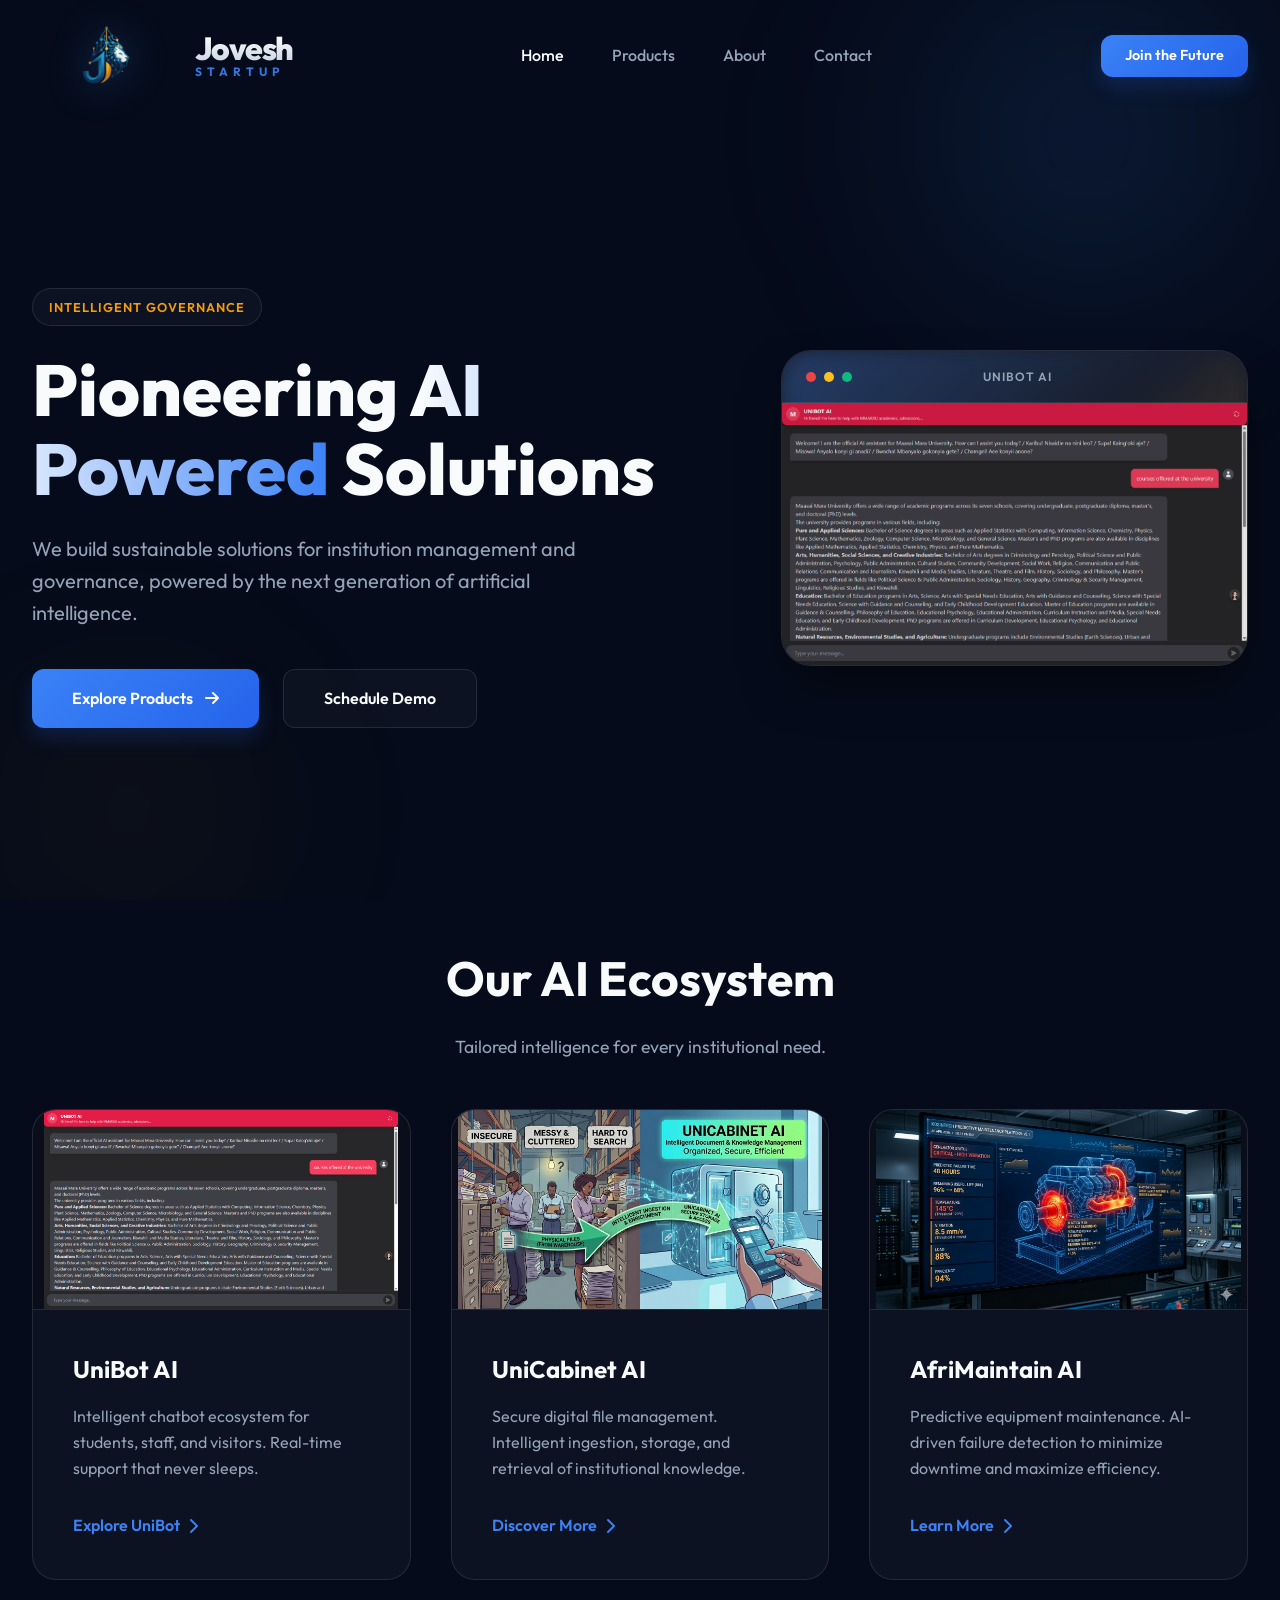
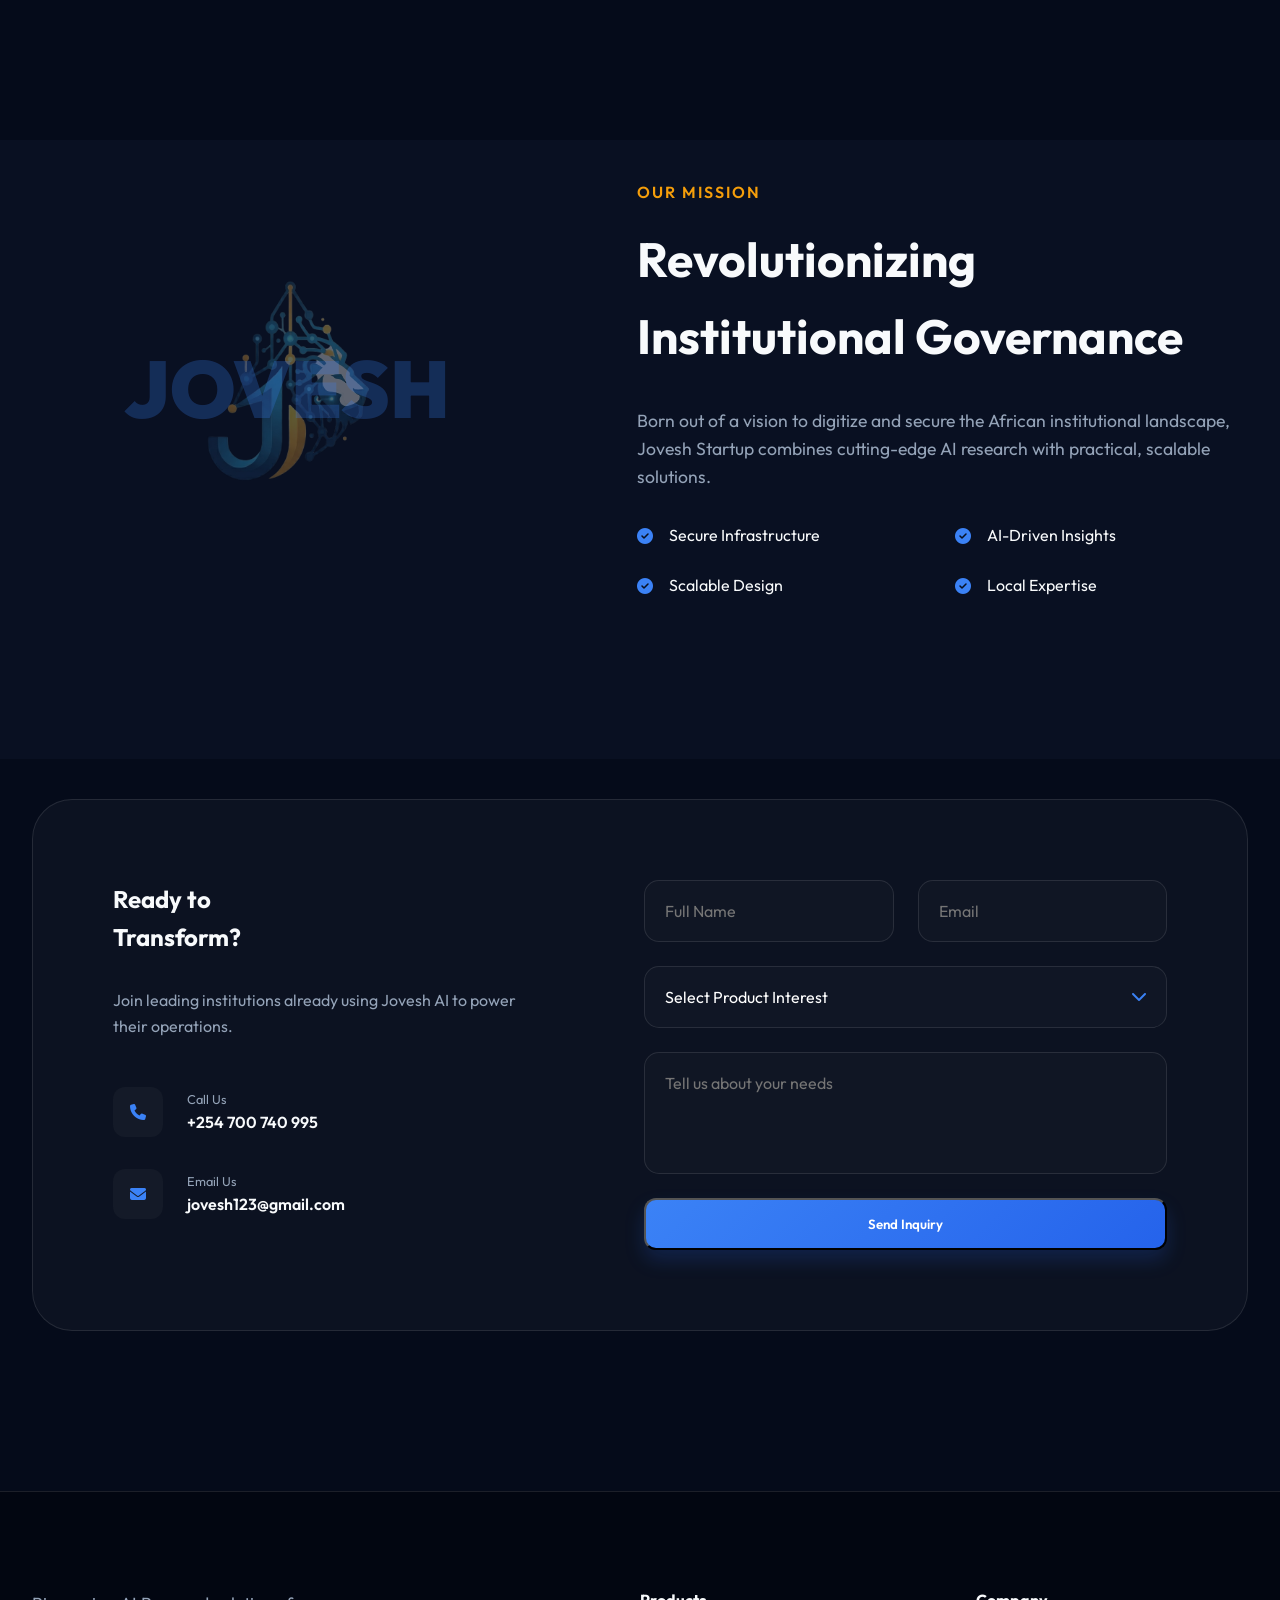
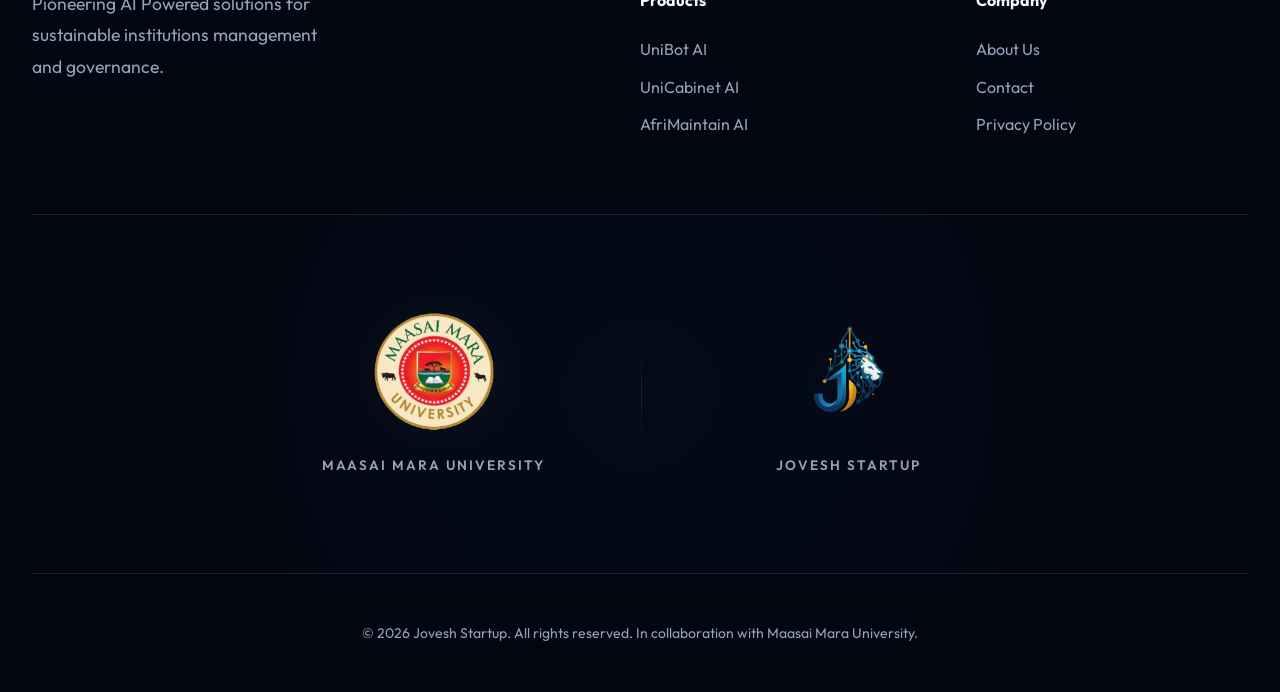
==== index.html @ 01707a4b "feat: Dedicated pages for products catalog." ====
<!DOCTYPE html>
<html lang="en">

<head>
    <meta charset="UTF-8">
    <meta name="viewport" content="width=device-width, initial-scale=1.0">
    <title>Jovesh Startup | Pioneering AI Solutions</title>
    <meta name="description"
        content="Pioneering AI Powered solutions for sustainable institutions management and governance. Products include UniBot, UniCabinet AI, and AfriMaintain AI.">

    <!-- Icons -->
    <link rel="stylesheet" href="https://cdnjs.cloudflare.com/ajax/libs/font-awesome/6.4.0/css/all.min.css">

    <!-- Styles -->
    <link rel="stylesheet" href="styles.css">
</head>

<body>
    <div class="bg-glow">
        <div class="glow-1"></div>
        <div class="glow-2"></div>
    </div>

    <header id="header">
        <div class="container">
            <nav>
                <div class="logo-group">
                    <a href="#" class="logo-link">
                        <img src="assets/jovesh logo.png" alt="Jovesh Logo" class="logo-img" loading="lazy">
                        <div class="brand-text">
                            <span class="brand-name">Jovesh</span>
                            <span class="brand-tagline">Startup</span>
                        </div>
                    </a>
                </div>
                <ul class="nav-links">
                    <li><a href="#home" class="active">Home</a></li>
                    <li><a href="#products">Products</a></li>
                    <li><a href="#about">About</a></li>
                    <li><a href="#contact">Contact</a></li>
                </ul>
                <div class="mobile-menu-toggle">
                    <i class="fa-solid fa-bars"></i>
                </div>
                <div class="header-cta">
                    <a href="#contact" class="btn btn-primary" style="padding: 0.6rem 1.5rem; font-size: 0.9rem;">Join
                        the Future</a>
                </div>
            </nav>
        </div>
    </header>

    <main>
        <!-- Hero Section -->
        <section id="home" class="hero">
            <div class="container">
                <div class="hero-grid">
                    <div class="hero-content">
                        <span class="hero-tag">Intelligent Governance</span>
                        <h1>Pioneering <span>AI Powered</span> Solutions</h1>
                        <p>We build sustainable solutions for institution management and governance, powered by the next
                            generation of artificial intelligence.</p>
                        <div class="cta-group">
                            <a href="#products" class="btn btn-primary">
                                Explore Products
                                <i class="fa-solid fa-arrow-right"></i>
                            </a>
                            <a href="#contact" class="btn btn-outline">Schedule Demo</a>
                        </div>
                    </div>
                    <div class="hero-visual">
                        <div class="hero-card" style="padding: 0; overflow: hidden;">
                            <div
                                style="display: flex; justify-content: space-between; align-items: center; padding: 1rem 1.5rem; background: rgba(255,255,255,0.05); border-bottom: 1px solid var(--glass-border);">
                                <div style="display: flex; gap: 0.5rem;">
                                    <div style="width: 10px; height: 10px; background: #ef4444; border-radius: 50%;">
                                    </div>
                                    <div style="width: 10px; height: 10px; background: #fbbf24; border-radius: 50%;">
                                    </div>
                                    <div style="width: 10px; height: 10px; background: #10b981; border-radius: 50%;">
                                    </div>
                                </div>
                                <div
                                    style="font-size: 0.75rem; color: var(--text-muted); font-weight: 600; letter-spacing: 1px;">
                                    UNIBOT AI</div>
                                <div style="width: 40px;"></div> <!-- Spacer -->
                            </div>
                            <img src="assets/unibot.png" alt="UniBot AI Interface"
                                style="width: 100%; display: block; filter: brightness(0.9);">
                        </div>
                    </div>
                </div>
            </div>
        </section>

        <!-- Products Section -->
        <section id="products" class="section">
            <div class="container">
                <div class="section-title">
                    <h2>Our AI Ecosystem</h2>
                    <p>Tailored intelligence for every institutional need.</p>
                </div>
                <div class="products-grid">
                    <!-- UniBot -->
                    <div class="product-card">
                        <div class="product-image">
                            <img src="assets/unibot.png" alt="UniBot AI" loading="lazy">
                        </div>
                        <div class="product-info">
                            <h3>UniBot AI</h3>
                            <p>Intelligent chatbot ecosystem for students, staff, and visitors. Real-time support that
                                never sleeps.</p>
                            <a href="https://unibot-ai.vercel.app/" target="_blank" class="learn-more">
                                Explore UniBot
                                <i class="fa-solid fa-chevron-right"></i>
                            </a>
                        </div>
                    </div>
                    <!-- UniCabinet AI -->
                    <div class="product-card">
                        <div class="product-image">
                            <img src="assets/UniCabinet AI.png" alt="UniCabinet AI" loading="lazy">
                        </div>
                        <div class="product-info">
                            <h3>UniCabinet AI</h3>
                            <p>Secure digital file management. Intelligent ingestion, storage, and retrieval of
                                institutional knowledge.</p>
                            <a href="unicabinet.html" class="learn-more">
                                Discover More
                                <i class="fa-solid fa-chevron-right"></i>
                            </a>
                        </div>
                    </div>
                    <div class="product-card">
                        <div class="product-image">
                            <img src="assets/AfriMaintain AI.png" alt="AfriMaintain AI" loading="lazy">
                        </div>
                        <div class="product-info">
                            <h3>AfriMaintain AI</h3>
                            <p>Predictive equipment maintenance. AI-driven failure detection to minimize downtime and
                                maximize efficiency.</p>
                            <a href="afrimaintain.html" class="learn-more">
                                Learn More
                                <i class="fa-solid fa-chevron-right"></i>
                            </a>
                        </div>
                    </div>
                </div>
        </section>

        <!-- About Section -->
        <section id="about" class="section about-section">
            <div class="container">
                <div class="about-grid">
                    <div style="position: relative;">
                        <img src="assets/jovesh logo.png" alt="About Jovesh"
                            style="width: 100%; opacity: 0.35; filter: grayscale(0.2) brightness(1.2);" loading="lazy">
                        <div
                            style="position: absolute; top: 50%; left: 50%; transform: translate(-50%, -50%); text-align: center; width: 100%;">
                            <h2 style="font-size: 5rem; font-weight: 900; color: var(--accent); opacity: 0.25;">JOVESH
                            </h2>
                        </div>
                    </div>
                    <div>
                        <span
                            style="color: var(--gold); font-weight: 600; text-transform: uppercase; letter-spacing: 2px;">Our
                            Mission</span>
                        <h2 style="font-size: 3rem; margin: 1rem 0 2rem;">Revolutionizing Institutional Governance</h2>
                        <p style="font-size: 1.1rem; color: var(--text-muted); margin-bottom: 2rem;">
                            Born out of a vision to digitize and secure the African institutional landscape, Jovesh
                            Startup combines cutting-edge AI research with practical, scalable solutions.
                        </p>
                        <ul style="list-style: none; display: grid; grid-template-columns: 1fr 1fr; gap: 1.5rem;">
                            <li style="display: flex; align-items: center; gap: 1rem;">
                                <i class="fa-solid fa-circle-check" style="color: var(--accent);"></i>
                                <span>Secure Infrastructure</span>
                            </li>
                            <li style="display: flex; align-items: center; gap: 1rem;">
                                <i class="fa-solid fa-circle-check" style="color: var(--accent);"></i>
                                <span>AI-Driven Insights</span>
                            </li>
                            <li style="display: flex; align-items: center; gap: 1rem;">
                                <i class="fa-solid fa-circle-check" style="color: var(--accent);"></i>
                                <span>Scalable Design</span>
                            </li>
                            <li style="display: flex; align-items: center; gap: 1rem;">
                                <i class="fa-solid fa-circle-check" style="color: var(--accent);"></i>
                                <span>Local Expertise</span>
                            </li>
                        </ul>
                    </div>
                </div>
            </div>
        </section>

        <!-- Contact Section -->
        <section id="contact" class="section">
            <div class="container">
                <div class="contact-card-wrapper">
                    <div>
                        <h2>Ready to <br><span>Transform?</span></h2>
                        <p style="margin: 2rem 0 3rem; color: var(--text-muted);">Join leading institutions already
                            using Jovesh AI to power their operations.</p>

                        <div style="display: flex; flex-direction: column; gap: 2rem;">
                            <div style="display: flex; align-items: center; gap: 1.5rem;">
                                <div
                                    style="width: 50px; height: 50px; background: var(--glass); border-radius: 12px; display: flex; align-items: center; justify-content: center; color: var(--accent);">
                                    <i class="fa-solid fa-phone"></i>
                                </div>
                                <div>
                                    <p style="font-size: 0.8rem; color: var(--text-muted);">Call Us</p>
                                    <p style="font-weight: 600;">+254 700 740 995</p>
                                </div>
                            </div>
                            <div style="display: flex; align-items: center; gap: 1.5rem;">
                                <div
                                    style="width: 50px; height: 50px; background: var(--glass); border-radius: 12px; display: flex; align-items: center; justify-content: center; color: var(--accent);">
                                    <i class="fa-solid fa-envelope"></i>
                                </div>
                                <div>
                                    <p style="font-size: 0.8rem; color: var(--text-muted);">Email Us</p>
                                    <p style="font-weight: 600;">jovesh123@gmail.com</p>
                                </div>
                            </div>
                        </div>
                    </div>
                    <form id="contact-form" action="https://formspree.io/f/xjglvqrb" method="POST" class="contact-form">
                        <div class="form-grid">
                            <input type="text" name="name" placeholder="Full Name" required class="form-input">
                            <input type="email" name="email" placeholder="Email" required class="form-input">
                        </div>
                        <div class="select-wrapper">
                            <select name="product" required class="form-select">
                                <option value="" disabled selected>Select Product Interest</option>
                                <option value="UniBot AI">UniBot AI</option>
                                <option value="UniCabinet AI">UniCabinet AI</option>
                                <option value="AfriMaintain AI">AfriMaintain AI</option>
                                <option value="Customized Solution">Other / Customized Solution</option>
                            </select>
                        </div>
                        <textarea name="message" placeholder="Tell us about your needs" rows="4" required
                            class="form-textarea"></textarea>
                        <button type="submit" class="btn btn-primary" style="justify-content: center;">Send
                            Inquiry</button>
                    </form>
                </div>
            </div>
        </section>
    </main>

    <footer>
        <div class="container">
            <div class="footer-grid">
                <div class="footer-brand">
                    <p
                        style="color: var(--text-muted); max-width: 300px; margin-bottom: 2rem; font-size: 1.1rem; line-height: 1.8;">
                        Pioneering AI Powered solutions for
                        sustainable institutions management and governance.</p>
                    <div class="footer-collab" style="display: none;">
                        <p
                            style="font-size: 0.75rem; color: var(--text-muted); margin-bottom: 0.5rem; text-transform: uppercase; letter-spacing: 1px;">
                            Official Partner</p>
                        <img src="assets/university_logo.png" alt="Maasai Mara University"
                            style="height: 60px; filter: grayscale(1) brightness(1.5); opacity: 0.8;" loading="lazy">
                    </div>
                </div>
                <div class="footer-links">
                    <h4>Products</h4>
                    <ul>
                        <li><a href="#">UniBot AI</a></li>
                        <li><a href="#">UniCabinet AI</a></li>
                        <li><a href="#">AfriMaintain AI</a></li>
                    </ul>
                </div>
                <div class="footer-links">
                    <h4>Company</h4>
                    <ul>
                        <li><a href="#about">About Us</a></li>
                        <li><a href="#contact">Contact</a></li>
                        <li><a href="#">Privacy Policy</a></li>
                    </ul>
                </div>
            </div>

            <div class="footer-partners">
                <div class="partner-logos">
                    <div class="partner-item">
                        <img src="assets/university_logo.png" alt="Maasai Mara University" class="partner-img"
                            loading="lazy">
                        <span>Maasai Mara University</span>
                    </div>
                    <div class="partner-divider"></div>
                    <div class="partner-item">
                        <img src="assets/jovesh logo.png" alt="Jovesh Logo" class="partner-img" loading="lazy">
                        <span>Jovesh Startup</span>
                    </div>
                </div>
            </div>

            <div class="footer-bottom">
                <p>&copy; 2026 Jovesh Startup. All rights reserved. In collaboration with Maasai Mara University.</p>
            </div>
        </div>
    </footer>

    <script src="script.js"></script>
</body>

</html>
---- styles.css ----
@import url('https://fonts.googleapis.com/css2?family=Outfit:wght@300;400;600;800&display=swap');

:root {
    --primary: #050b1a;
    --secondary: #0f172a;
    --accent: #3b82f6;
    --gold: #f59e0b;
    --text: #f8fafc;
    --text-muted: #94a3b8;
    --glass: rgba(255, 255, 255, 0.03);
    --glass-border: rgba(255, 255, 255, 0.1);
    --gradient: linear-gradient(135deg, #3b82f6 0%, #2563eb 100%);
    --gold-gradient: linear-gradient(135deg, #f59e0b 0%, #d97706 100%);
    --transition: all 0.4s cubic-bezier(0.4, 0, 0.2, 1);
}

* {
    margin: 0;
    padding: 0;
    box-sizing: border-box;
    font-family: 'Outfit', sans-serif;
}

html {
    scroll-padding-top: 100px;
}

body {
    background-color: var(--primary);
    color: var(--text);
    line-height: 1.6;
    overflow-x: hidden;
    scroll-behavior: smooth;
}

/* Background Decoration */
.bg-glow {
    position: fixed;
    top: 0;
    left: 0;
    width: 100%;
    height: 100%;
    z-index: -1;
    overflow: hidden;
}

.glow-1 {
    position: absolute;
    top: -10%;
    right: -10%;
    width: 50%;
    height: 50%;
    background: radial-gradient(circle, rgba(59, 130, 246, 0.15) 0%, transparent 70%);
    filter: blur(80px);
}

.glow-2 {
    position: absolute;
    bottom: -10%;
    left: -10%;
    width: 40%;
    height: 40%;
    background: radial-gradient(circle, rgba(245, 158, 11, 0.05) 0%, transparent 70%);
    filter: blur(80px);
}

/* Custom Scrollbar */
::-webkit-scrollbar {
    width: 8px;
}

::-webkit-scrollbar-track {
    background: var(--primary);
}

::-webkit-scrollbar-thumb {
    background: var(--glass-border);
    border-radius: 10px;
}

::-webkit-scrollbar-thumb:hover {
    background: var(--accent);
}

/* Header */
header {
    position: fixed;
    top: 0;
    width: 100%;
    z-index: 1000;
    padding: 1rem 0;
    transition: var(--transition);
}

header.scrolled {
    padding: 0.6rem 0;
    background: rgba(5, 11, 26, 0.9);
    backdrop-filter: blur(20px);
    border-bottom: 1px solid var(--glass-border);
}

.container {
    max-width: 1300px;
    margin: 0 auto;
    padding: 0 2rem;
}

nav {
    display: flex;
    justify-content: space-between;
    align-items: center;
}

.logo-link {
    display: flex;
    align-items: center;
    gap: 1rem;
    text-decoration: none;
}

.logo-img {
    height: 50px;
    filter: drop-shadow(0 0 20px rgba(59, 130, 246, 0.4));
    transition: var(--transition);
}

@media (min-width: 1024px) {
    .logo-img { height: 80px; }
}

.logo-link:hover .logo-img {
    transform: scale(1.1) rotate(-5deg);
}

.brand-text {
    display: flex;
    flex-direction: column;
    line-height: 0.9;
}

.brand-name {
    font-size: 1.5rem;
    font-weight: 800;
    color: var(--text);
    letter-spacing: -1px;
    background: linear-gradient(to bottom, #fff, #cbd5e1);
    -webkit-background-clip: text;
    -webkit-text-fill-color: transparent;
}

@media (min-width: 1024px) {
    .brand-name { font-size: 2rem; letter-spacing: -1.5px; }
}

.brand-tagline {
    font-size: 0.75rem;
    font-weight: 700;
    text-transform: uppercase;
    letter-spacing: 5px;
    color: var(--accent);
    margin-top: 4px;
    opacity: 0.9;
}

.nav-links {
    display: none;
    gap: 2rem;
    list-style: none;
}

.nav-links.active {
    display: flex;
    flex-direction: column;
    position: absolute;
    top: 100%;
    left: 0;
    width: 100%;
    background: var(--primary);
    padding: 2rem;
    border-bottom: 1px solid var(--glass-border);
    text-align: center;
    animation: slideDown 0.3s ease-out;
}

@keyframes slideDown {
    from { opacity: 0; transform: translateY(-10px); }
    to { opacity: 1; transform: translateY(0); }
}

@media (min-width: 1024px) {
    .nav-links { display: flex; gap: 3rem; }
    .nav-links.active { position: static; flex-direction: row; padding: 0; background: transparent; border: none; }
}

.nav-links a {
    text-decoration: none;
    color: var(--text-muted);
    font-weight: 500;
    font-size: 1rem;
    transition: var(--transition);
    position: relative;
}

.nav-links a:hover, .nav-links a.active {
    color: var(--text);
}

.nav-links a::after {
    content: '';
    position: absolute;
    bottom: -5px;
    left: 0;
    width: 0;
    height: 2px;
    background: var(--accent);
    transition: var(--transition);
}

.nav-links a:hover::after {
    width: 100%;
}

.mobile-menu-toggle {
    display: block;
    font-size: 1.5rem;
    cursor: pointer;
    color: var(--text);
    transition: var(--transition);
}

@media (min-width: 1024px) {
    .mobile-menu-toggle { display: none; }
}

/* Hero Section */
.hero {
    min-height: 100vh;
    display: flex;
    align-items: center;
    padding-top: 120px;
    padding-bottom: 4rem;
    position: relative;
}

.hero-grid {
    display: grid;
    grid-template-columns: 1fr;
    gap: 3rem;
    align-items: center;
    text-align: center;
}

.hero-content {
    order: 2;
}

.hero-visual {
    order: 1;
}

@media (min-width: 1024px) {
    .hero { padding-top: 180px; }
    .hero-grid {
        grid-template-columns: 1.2fr 0.8fr;
        text-align: left;
    }
    .hero-content { order: 1; }
    .hero-visual { order: 2; }
}

.hero-tag {
    display: inline-block;
    padding: 0.5rem 1rem;
    background: var(--glass);
    border: 1px solid var(--glass-border);
    border-radius: 100px;
    color: var(--gold);
    font-size: 0.8rem;
    font-weight: 600;
    margin-bottom: 1.5rem;
    text-transform: uppercase;
    letter-spacing: 1px;
}

.hero-content h1 {
    font-size: 2.75rem;
    line-height: 1.1;
    margin-bottom: 1.5rem;
    font-weight: 800;
}

@media (min-width: 1024px) {
    .hero-content h1 { font-size: 4.5rem; }
}

.hero-content h1 span {
    background: linear-gradient(to right, #fff, var(--accent));
    -webkit-background-clip: text;
    -webkit-text-fill-color: transparent;
}

.hero-content p {
    font-size: 1.1rem;
    color: var(--text-muted);
    margin-bottom: 2.5rem;
    max-width: 600px;
    margin-left: auto;
    margin-right: auto;
    animation: fadeIn 1s ease-out 0.2s both;
}

@media (min-width: 1024px) {
    .hero-content p { font-size: 1.25rem; margin-left: 0; }
}

@keyframes fadeIn {
    from { opacity: 0; transform: translateY(20px); }
    to { opacity: 1; transform: translateY(0); }
}

.cta-group {
    display: flex;
    flex-direction: column;
    gap: 1rem;
}

@media (min-width: 768px) {
    .cta-group { flex-direction: row; justify-content: center; gap: 1.5rem; }
}

@media (min-width: 1024px) {
    .cta-group { justify-content: flex-start; }
}

.btn {
    padding: 1rem 2.5rem;
    border-radius: 12px;
    font-weight: 600;
    text-decoration: none;
    transition: var(--transition);
    display: inline-flex;
    align-items: center;
    gap: 0.75rem;
}

.btn-primary {
    background: var(--gradient);
    color: white;
    box-shadow: 0 10px 20px rgba(37, 99, 235, 0.2);
}

.btn-primary:hover {
    transform: translateY(-3px);
    box-shadow: 0 15px 30px rgba(37, 99, 235, 0.4);
}

.btn-outline {
    border: 1px solid var(--glass-border);
    color: var(--text);
    background: var(--glass);
}

.btn-outline:hover {
    background: var(--glass-border);
    transform: translateY(-3px);
}

.hero-visual {
    position: relative;
}

.hero-card {
    background: var(--glass);
    backdrop-filter: blur(20px);
    border: 1px solid var(--glass-border);
    border-radius: 20px;
    padding: 0;
    box-shadow: 0 25px 50px -12px rgba(0, 0, 0, 0.5);
    animation: swing 4s ease-in-out infinite;
    transition: var(--transition);
    position: relative;
    max-width: 500px;
    margin: 0 auto;
}

@media (min-width: 1024px) {
    .hero-card { 
        border-radius: 30px; 
        transform: perspective(1000px) rotateY(-15deg); 
        max-width: none;
    }
}

.hero-card::after {
    content: '';
    position: absolute;
    inset: -2px;
    background: linear-gradient(135deg, var(--accent), transparent, var(--gold));
    border-radius: 32px;
    z-index: -1;
    opacity: 0.3;
    filter: blur(10px);
    transition: var(--transition);
}

.hero-card:hover {
    transform: perspective(1000px) rotateY(-5deg) translateY(-10px);
    box-shadow: 0 40px 80px -20px rgba(59, 130, 246, 0.4);
}

.hero-card:hover::after {
    opacity: 0.6;
    filter: blur(15px);
}

@keyframes swing {
    0% { transform: rotateZ(-2deg) rotateY(-5deg); }
    50% { transform: rotateZ(2deg) rotateY(5deg); }
    100% { transform: rotateZ(-2deg) rotateY(-5deg); }
}

@media (min-width: 1024px) {
    @keyframes swing {
        0% { transform: perspective(1000px) rotateY(-20deg) rotateZ(-1deg); }
        50% { transform: perspective(1000px) rotateY(-5deg) rotateZ(1deg); }
        100% { transform: perspective(1000px) rotateY(-20deg) rotateZ(-1deg); }
    }
}

/* Products Section */
.section {
    padding: 2.5rem 0 10rem;
}

.section-title {
    text-align: center;
    margin-bottom: 3rem;
}

.section-title h2 {
    font-size: 3rem;
    margin-bottom: 1rem;
}

.section-title p {
    color: var(--text-muted);
    font-size: 1.1rem;
}

.products-grid {
    display: grid;
    grid-template-columns: 1fr;
    gap: 2rem;
}

@media (min-width: 768px) {
    .products-grid { grid-template-columns: repeat(2, 1fr); }
}

@media (min-width: 1024px) {
    .products-grid { grid-template-columns: repeat(3, 1fr); gap: 2.5rem; }
}

.product-card {
    background: var(--glass);
    border: 1px solid var(--glass-border);
    border-radius: 24px;
    padding: 0;
    transition: var(--transition);
    height: 100%;
    display: flex;
    flex-direction: column;
    overflow: hidden;
}

.product-image {
    height: 200px;
    overflow: hidden;
    position: relative;
    border-bottom: 1px solid var(--glass-border);
}

.product-image img {
    width: 100%;
    height: 100%;
    object-fit: contain;
    background: rgba(0,0,0,0.2);
    transition: var(--transition);
}

.image-placeholder {
    width: 100%;
    height: 100%;
    background: var(--secondary);
    display: flex;
    flex-direction: column;
    align-items: center;
    justify-content: center;
    gap: 1rem;
    color: var(--accent);
}

.image-placeholder i {
    font-size: 2rem;
    animation: pulse 2s infinite;
}

@keyframes pulse {
    0% { transform: scale(1); opacity: 0.5; }
    50% { transform: scale(1.1); opacity: 1; }
    100% { transform: scale(1); opacity: 0.5; }
}

.product-info {
    padding: 2.5rem;
    display: flex;
    flex-direction: column;
    flex-grow: 1;
}

.product-card:hover .product-image img {
    transform: scale(1.1);
}

.product-card:hover {
    background: rgba(255, 255, 255, 0.05);
    border-color: var(--accent);
    transform: translateY(-10px);
}

.product-card h3 {
    font-size: 1.5rem;
    margin-bottom: 1rem;
}

.product-card p {
    color: var(--text-muted);
    margin-bottom: 2rem;
    flex-grow: 1;
}

.learn-more {
    color: var(--accent);
    text-decoration: none;
    font-weight: 600;
    display: flex;
    align-items: center;
    gap: 0.5rem;
}

/* About Section */
.about-section {
    background: rgba(15, 23, 42, 0.5);
}

.about-grid {
    display: grid;
    grid-template-columns: 1fr;
    gap: 4rem;
    align-items: center;
}

@media (min-width: 1024px) {
    .about-grid {
        grid-template-columns: 1fr 1.2fr;
        gap: 6rem;
    }
}
/* Contact Section */
.contact-card-wrapper {
    background: var(--glass);
    border: 1px solid var(--glass-border);
    border-radius: 20px;
    padding: 2rem;
    display: grid;
    grid-template-columns: 1fr;
    gap: 3rem;
}

@media (min-width: 1024px) {
    .contact-card-wrapper {
        border-radius: 40px;
        padding: 5rem;
        grid-template-columns: 1fr 1.2fr;
        gap: 6rem;
    }
}

.contact-form {
    display: flex;
    flex-direction: column;
    gap: 1.5rem;
}

.form-grid {
    display: grid;
    grid-template-columns: 1fr;
    gap: 1.5rem;
}

@media (min-width: 768px) {
    .form-grid { grid-template-columns: 1fr 1fr; }
}

.form-input, .form-textarea, .form-select {
    padding: 1.25rem;
    border-radius: 15px;
    border: 1px solid var(--glass-border);
    background: rgba(255, 255, 255, 0.02);
    color: white;
    width: 100%;
    font-size: 1rem;
    transition: var(--transition);
}

.form-input:focus, .form-textarea:focus, .form-select:focus {
    outline: none;
    border-color: var(--accent);
    background: rgba(255, 255, 255, 0.05);
}

.form-textarea {
    resize: none;
}

.select-wrapper {
    position: relative;
}

.select-wrapper::after {
    content: '\f078';
    font-family: 'Font Awesome 6 Free';
    font-weight: 900;
    position: absolute;
    right: 1.25rem;
    top: 50%;
    transform: translateY(-50%);
    color: var(--accent);
    pointer-events: none;
}

.form-select {
    appearance: none;
    cursor: pointer;
}

.form-select option {
    background: var(--primary);
    color: white;
    padding: 1rem;
}
footer {
    padding: 6rem 0 3rem;
    background: #020611;
    border-top: 1px solid var(--glass-border);
}

.footer-grid {
    display: grid;
    grid-template-columns: 1fr;
    gap: 3rem;
    margin-bottom: 4rem;
}

@media (min-width: 768px) {
    .footer-grid { grid-template-columns: repeat(2, 1fr); }
}

@media (min-width: 1024px) {
    .footer-grid { grid-template-columns: 2fr 1fr 1fr; gap: 4rem; }
}

.footer-brand h2 {
    margin-bottom: 1.5rem;
}

.footer-links h4 {
    margin-bottom: 1.5rem;
    color: var(--text);
}

.footer-links ul {
    list-style: none;
}

.footer-links li {
    margin-bottom: 0.75rem;
}

.footer-links a {
    color: var(--text-muted);
    text-decoration: none;
    transition: var(--transition);
}

.footer-links a:hover {
    color: var(--accent);
}

.footer-bottom {
    text-align: center;
    padding-top: 3rem;
    border-top: 1px solid var(--glass-border);
    color: var(--text-muted);
    font-size: 0.875rem;
}

/* Footer Partners */
.footer-partners {
    padding: 6rem 0;
    border-top: 1px solid var(--glass-border);
    margin-top: 4rem;
    background: radial-gradient(circle at center, rgba(59, 130, 246, 0.03) 0%, transparent 70%);
}

.partner-logos {
    display: flex;
    justify-content: center;
    align-items: center;
    gap: 6rem;
}

.partner-item {
    display: flex;
    flex-direction: column;
    align-items: center;
    gap: 1.5rem;
    transition: var(--transition);
}

.partner-item:hover {
    transform: translateY(-5px);
}

.partner-img {
    height: 120px;
    object-fit: contain;
    filter: drop-shadow(0 0 30px rgba(255,255,255,0.05));
    transition: var(--transition);
}

.partner-item:hover .partner-img {
    filter: drop-shadow(0 0 40px rgba(59, 130, 246, 0.2));
}

.partner-item span {
    font-size: 0.85rem;
    color: var(--text-muted);
    font-weight: 600;
    text-transform: uppercase;
    letter-spacing: 2px;
}

.partner-divider {
    height: 100px;
    width: 1px;
    background: linear-gradient(to bottom, transparent, var(--glass-border), transparent);
}

/* Removing old media queries as we refactored to mobile-first */
@media (max-width: 1024px) {
    /* Kept for specific tweaks that aren't covered by the main flow */
    .hero-card { margin-top: 2rem; }
    .partner-logos { gap: 3rem; }
    .partner-img { height: 70px; }
}

@media (max-width: 768px) {
    .partner-logos { flex-direction: column; gap: 3rem; }
    .partner-divider { display: none; }
    .about-content-grid { grid-template-columns: 1fr !important; gap: 3rem !important; }
}
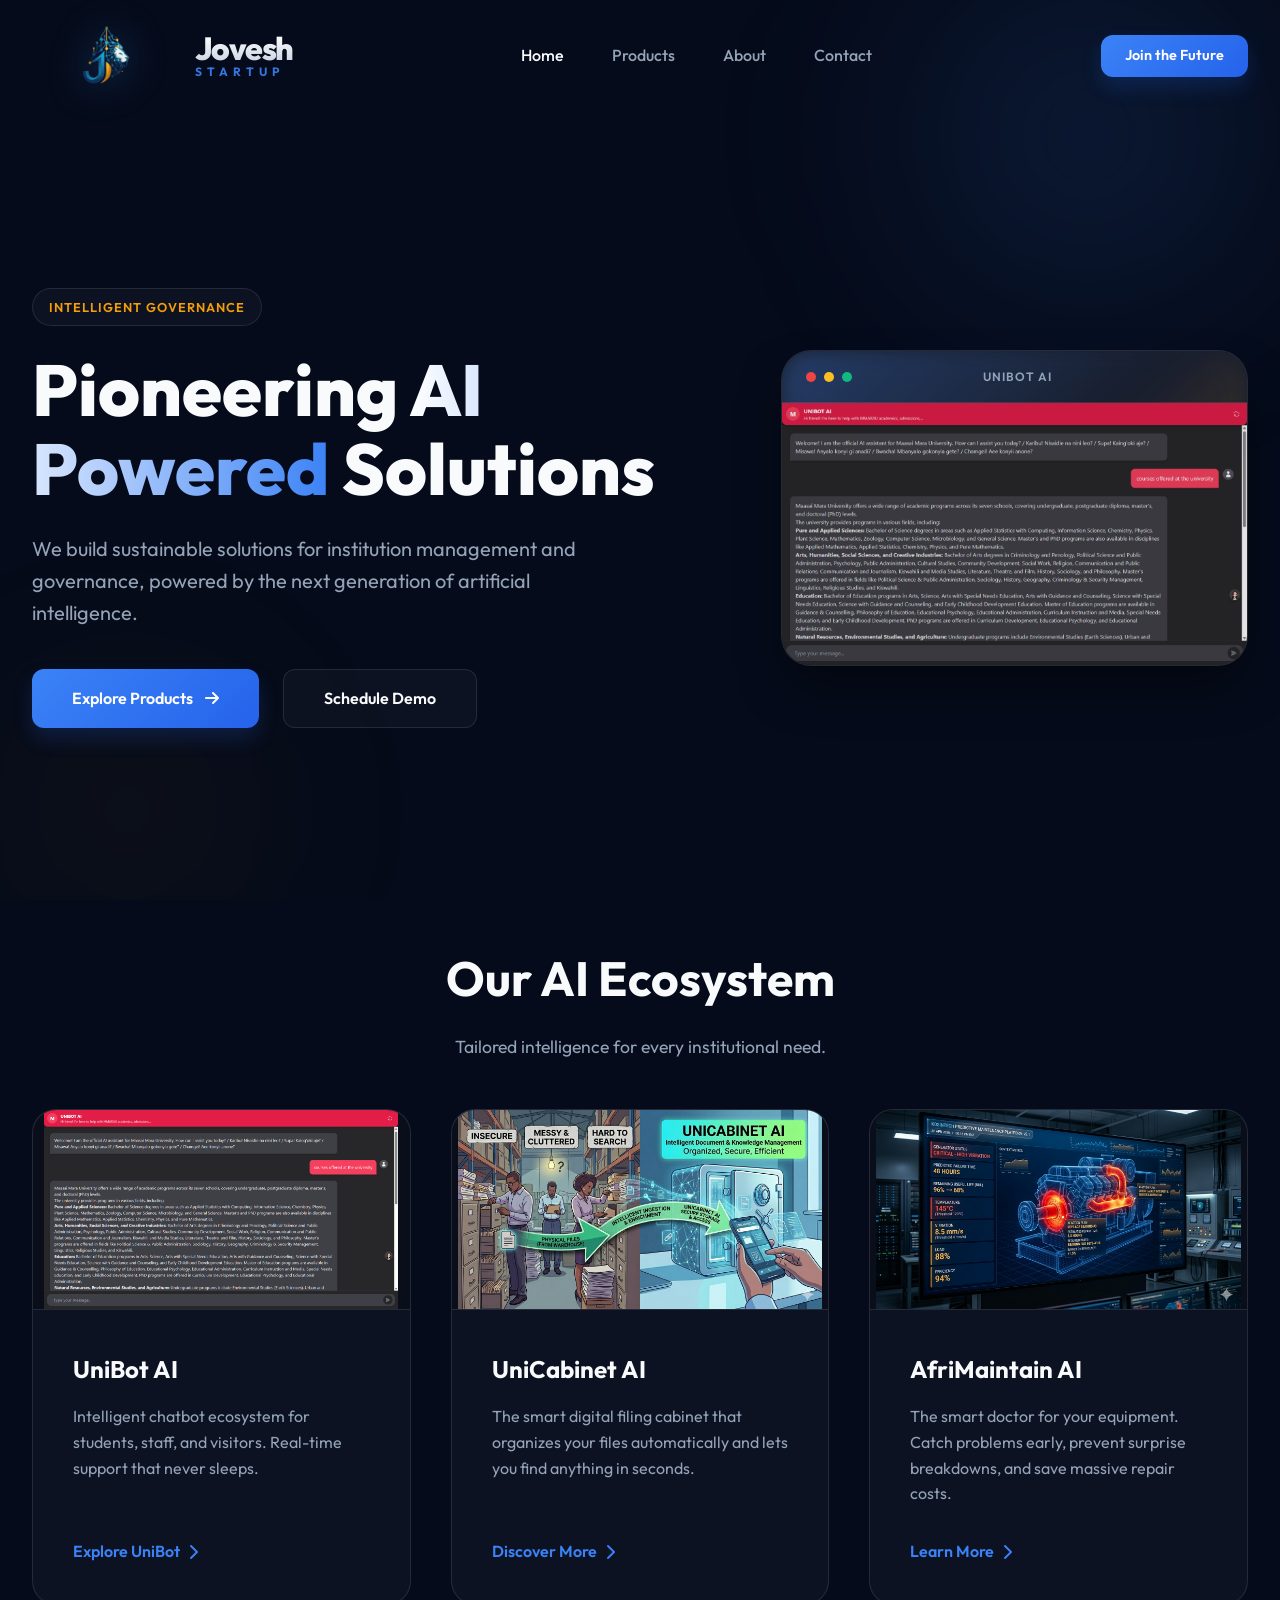
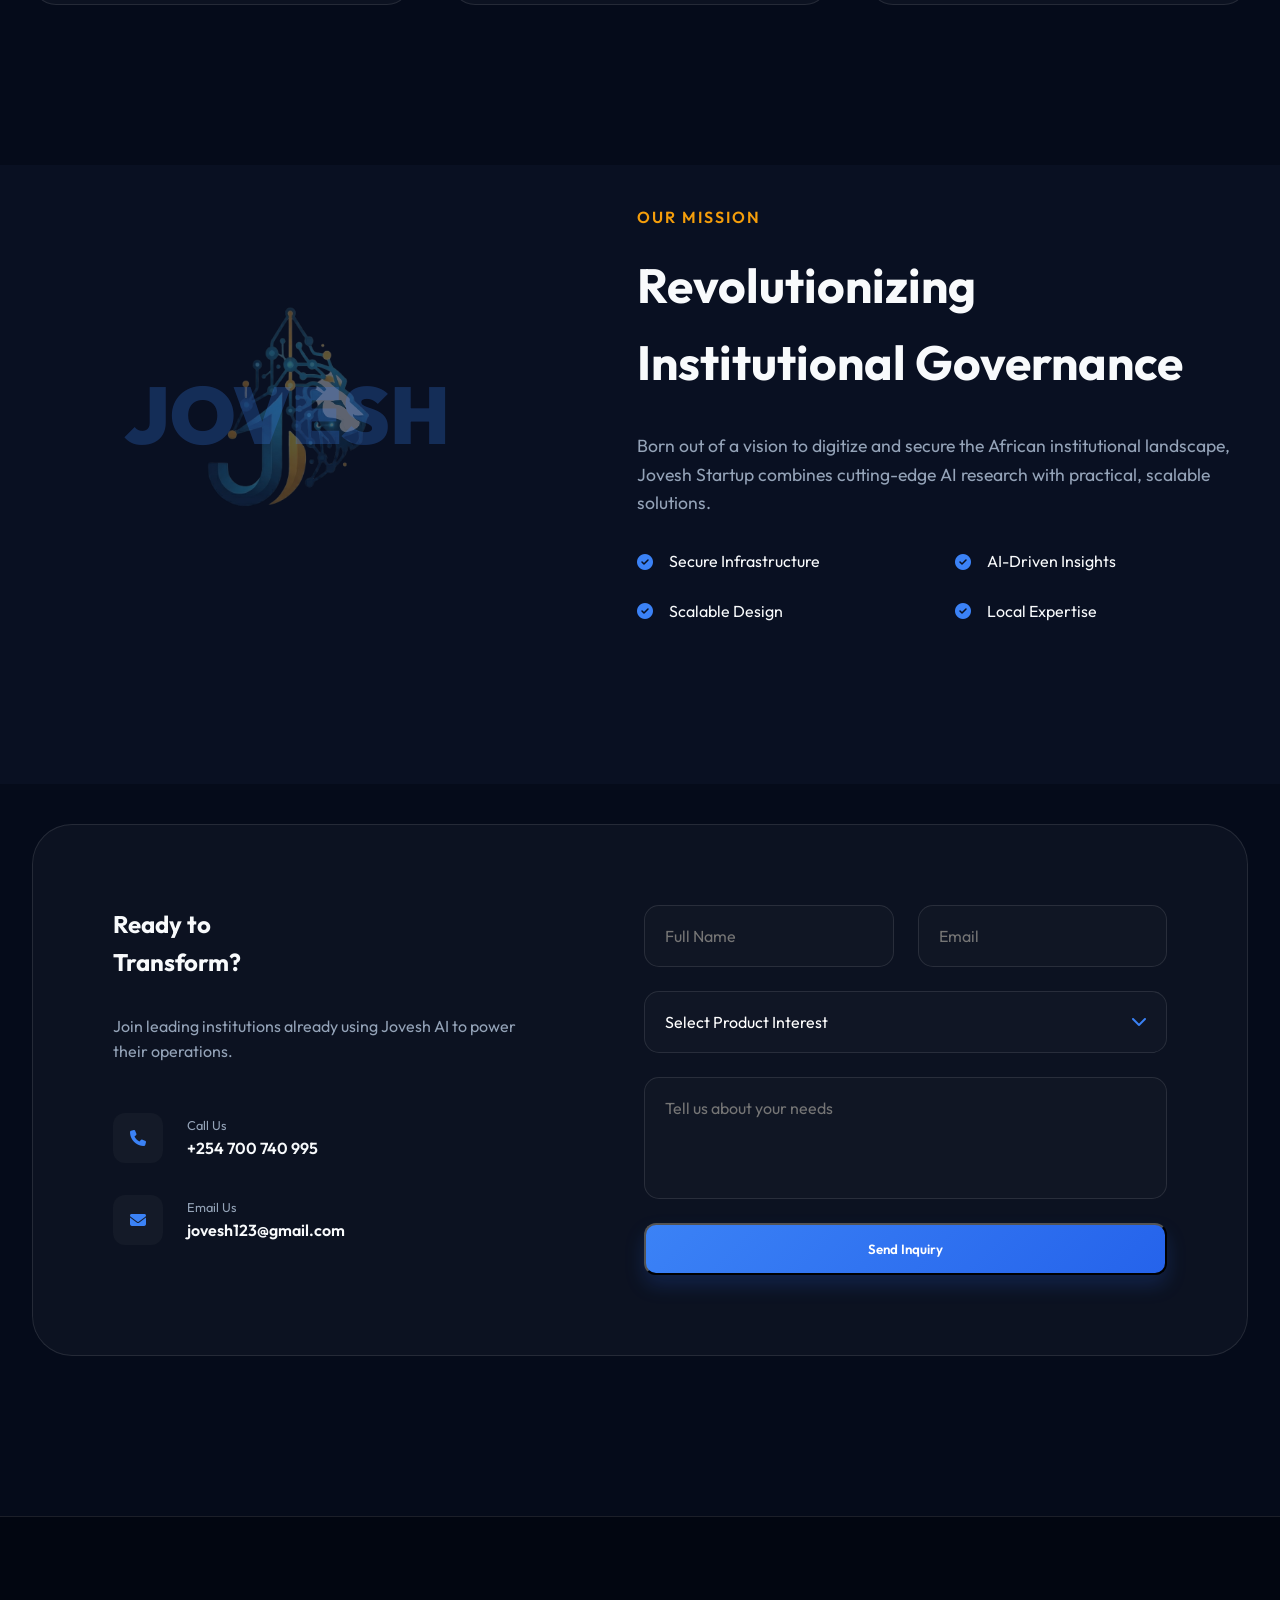
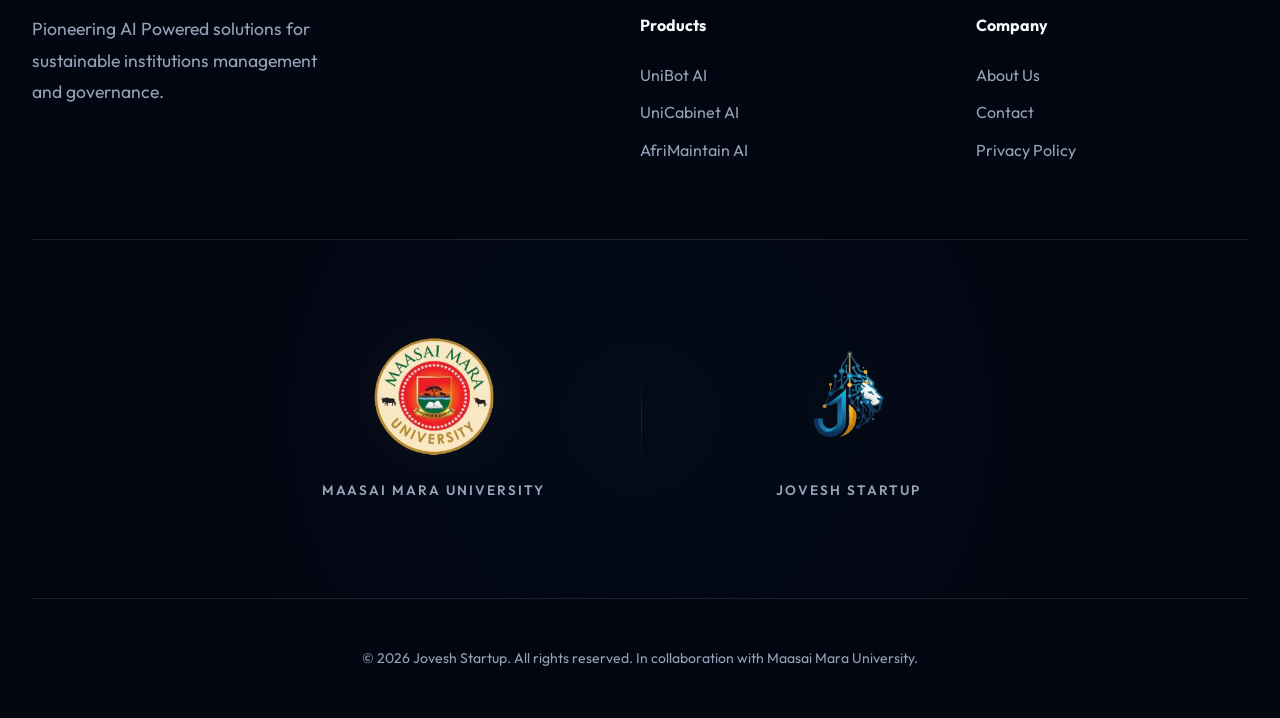
==== commit 511699df: "fix: Navigation between pages, UI consistency." ====
--- a/index.html
+++ b/index.html
@@ -123,8 +123,7 @@
                         </div>
                         <div class="product-info">
                             <h3>UniCabinet AI</h3>
-                            <p>Secure digital file management. Intelligent ingestion, storage, and retrieval of
-                                institutional knowledge.</p>
+                            <p>The smart digital filing cabinet that organizes your files automatically and lets you find anything in seconds.</p>
                             <a href="unicabinet.html" class="learn-more">
                                 Discover More
                                 <i class="fa-solid fa-chevron-right"></i>
@@ -137,8 +136,7 @@
                         </div>
                         <div class="product-info">
                             <h3>AfriMaintain AI</h3>
-                            <p>Predictive equipment maintenance. AI-driven failure detection to minimize downtime and
-                                maximize efficiency.</p>
+                            <p>The smart doctor for your equipment. Catch problems early, prevent surprise breakdowns, and save massive repair costs.</p>
                             <a href="afrimaintain.html" class="learn-more">
                                 Learn More
                                 <i class="fa-solid fa-chevron-right"></i>
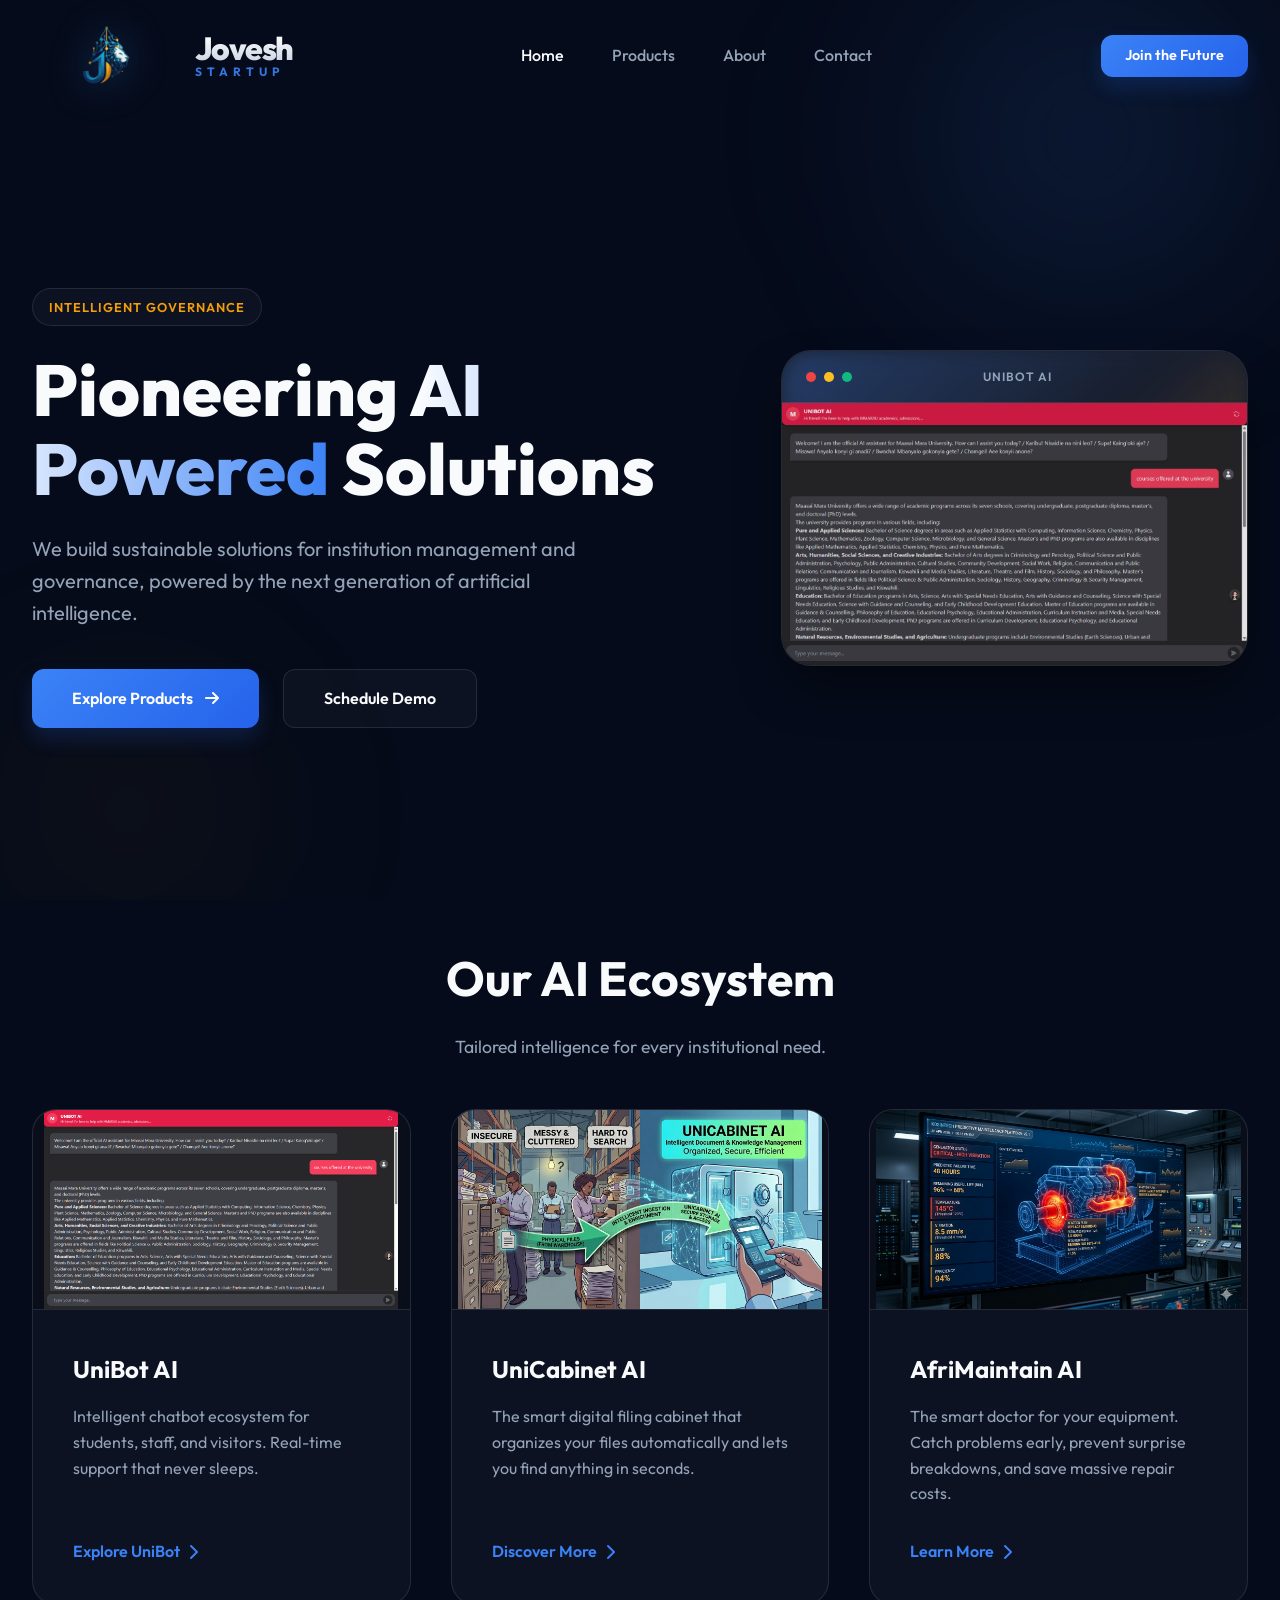
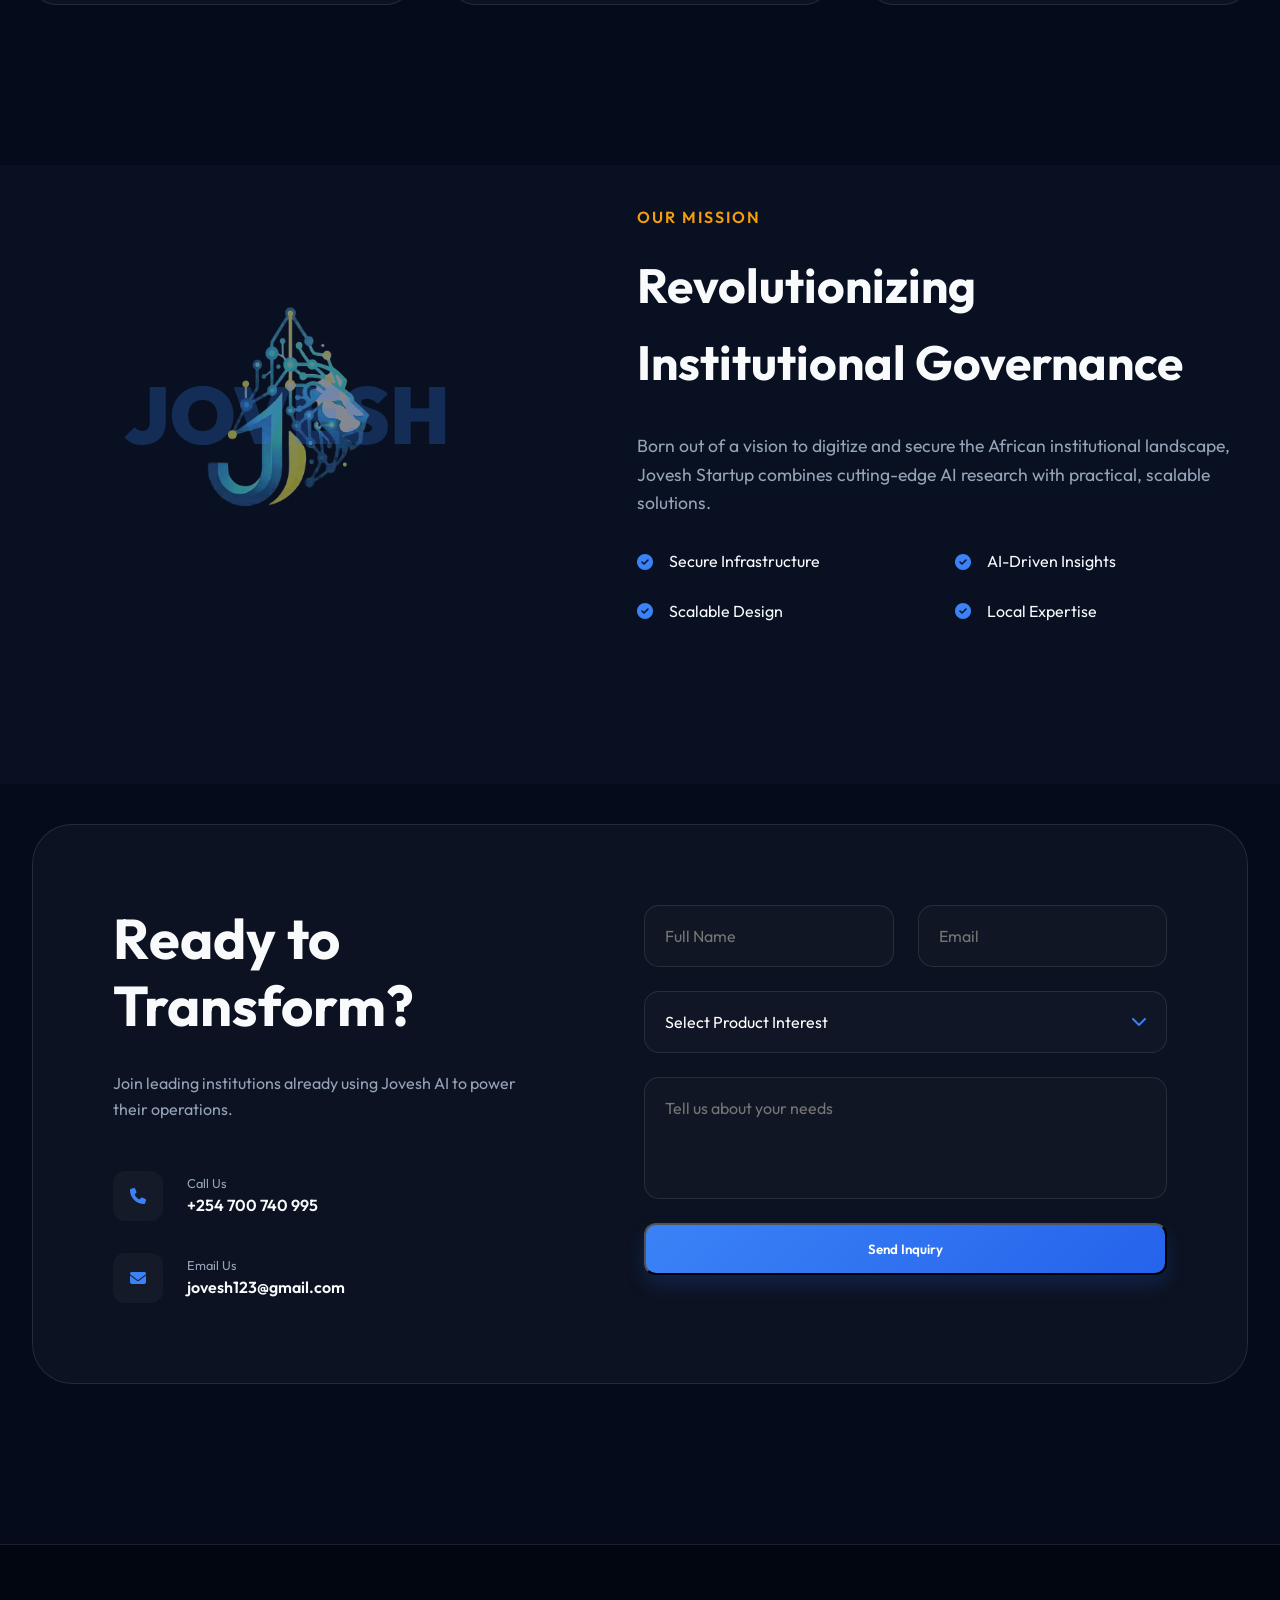
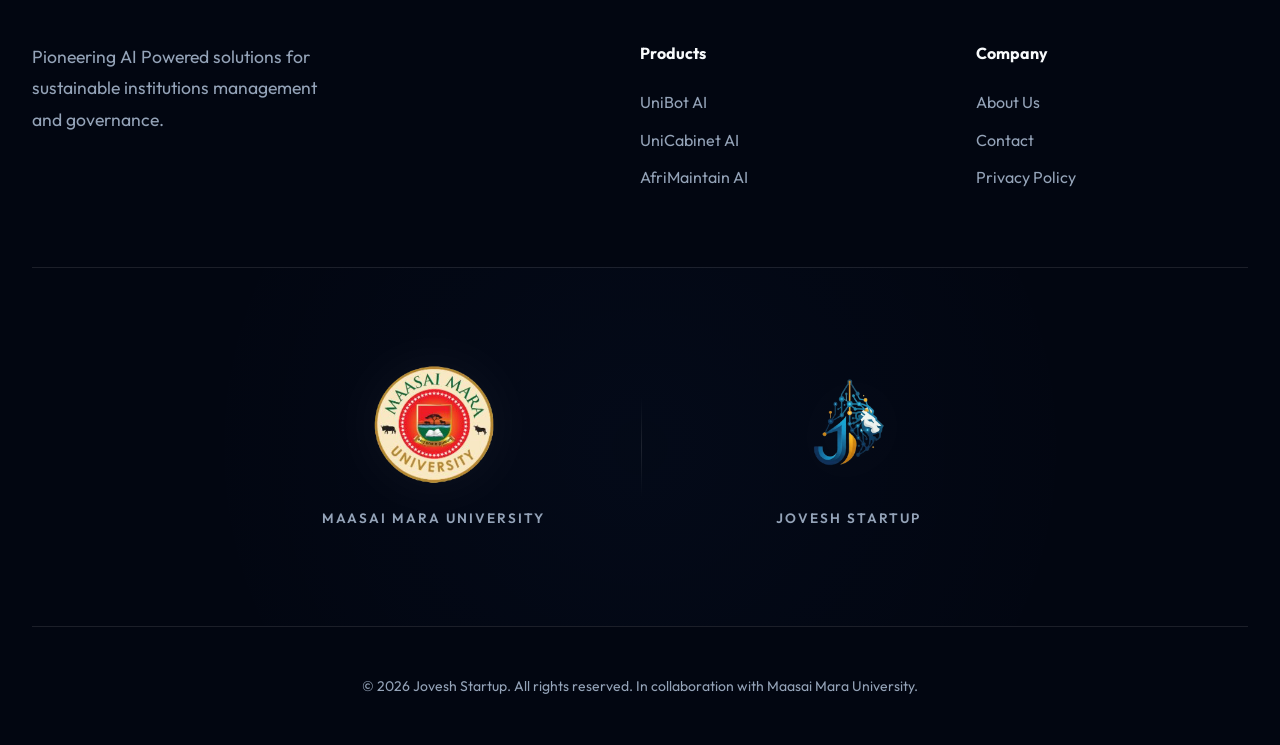
==== commit fe29ff2f: "fix: header layout, container padding adjusted and typography scaling." ====
--- a/index.html
+++ b/index.html
@@ -123,7 +123,8 @@
                         </div>
                         <div class="product-info">
                             <h3>UniCabinet AI</h3>
-                            <p>The smart digital filing cabinet that organizes your files automatically and lets you find anything in seconds.</p>
+                            <p>The smart digital filing cabinet that organizes your files automatically and lets you
+                                find anything in seconds.</p>
                             <a href="unicabinet.html" class="learn-more">
                                 Discover More
                                 <i class="fa-solid fa-chevron-right"></i>
@@ -136,7 +137,8 @@
                         </div>
                         <div class="product-info">
                             <h3>AfriMaintain AI</h3>
-                            <p>The smart doctor for your equipment. Catch problems early, prevent surprise breakdowns, and save massive repair costs.</p>
+                            <p>The smart doctor for your equipment. Catch problems early, prevent surprise breakdowns,
+                                and save massive repair costs.</p>
                             <a href="afrimaintain.html" class="learn-more">
                                 Learn More
                                 <i class="fa-solid fa-chevron-right"></i>
@@ -152,18 +154,17 @@
                 <div class="about-grid">
                     <div style="position: relative;">
                         <img src="assets/jovesh logo.png" alt="About Jovesh"
-                            style="width: 100%; opacity: 0.35; filter: grayscale(0.2) brightness(1.2);" loading="lazy">
+                            style="width: 100%; opacity: 0.5; filter: grayscale(0.2) brightness(2);" loading="lazy">
                         <div
                             style="position: absolute; top: 50%; left: 50%; transform: translate(-50%, -50%); text-align: center; width: 100%;">
-                            <h2 style="font-size: 5rem; font-weight: 900; color: var(--accent); opacity: 0.25;">JOVESH
-                            </h2>
+                            <h2 class="about-bg-text">JOVESH</h2>
                         </div>
                     </div>
                     <div>
                         <span
                             style="color: var(--gold); font-weight: 600; text-transform: uppercase; letter-spacing: 2px;">Our
                             Mission</span>
-                        <h2 style="font-size: 3rem; margin: 1rem 0 2rem;">Revolutionizing Institutional Governance</h2>
+                        <h2 class="about-heading">Revolutionizing Institutional Governance</h2>
                         <p style="font-size: 1.1rem; color: var(--text-muted); margin-bottom: 2rem;">
                             Born out of a vision to digitize and secure the African institutional landscape, Jovesh
                             Startup combines cutting-edge AI research with practical, scalable solutions.
--- a/styles.css
+++ b/styles.css
@@ -102,7 +102,13 @@
 .container {
     max-width: 1300px;
     margin: 0 auto;
-    padding: 0 2rem;
+    padding: 0 1rem;
+}
+
+@media (min-width: 768px) {
+    .container {
+        padding: 0 2rem;
+    }
 }
 
 nav {
@@ -228,8 +234,13 @@
     transition: var(--transition);
 }
 
+.header-cta {
+    display: none;
+}
+
 @media (min-width: 1024px) {
     .mobile-menu-toggle { display: none; }
+    .header-cta { display: block; }
 }
 
 /* Hero Section */
@@ -283,10 +294,14 @@
 }
 
 .hero-content h1 {
-    font-size: 2.75rem;
+    font-size: 2.25rem;
     line-height: 1.1;
     margin-bottom: 1.5rem;
     font-weight: 800;
+}
+
+@media (min-width: 768px) {
+    .hero-content h1 { font-size: 3rem; }
 }
 
 @media (min-width: 1024px) {
@@ -438,8 +453,14 @@
 }
 
 .section-title h2 {
-    font-size: 3rem;
+    font-size: 2rem;
     margin-bottom: 1rem;
+}
+
+@media (min-width: 768px) {
+    .section-title h2 {
+        font-size: 3rem;
+    }
 }
 
 .section-title p {
@@ -566,6 +587,24 @@
         gap: 6rem;
     }
 }
+
+.about-bg-text {
+    font-size: 3.5rem;
+    font-weight: 900;
+    color: var(--accent);
+    opacity: 0.25;
+}
+
+.about-heading {
+    font-size: 2rem;
+    margin: 1rem 0 2rem;
+}
+
+@media (min-width: 768px) {
+    .about-bg-text { font-size: 5rem; }
+    .about-heading { font-size: 3rem; }
+}
+
 /* Contact Section */
 .contact-card-wrapper {
     background: var(--glass);
@@ -590,6 +629,17 @@
     display: flex;
     flex-direction: column;
     gap: 1.5rem;
+}
+
+.contact-card-wrapper h2 {
+    font-size: 2.5rem;
+    line-height: 1.2;
+}
+
+@media (min-width: 768px) {
+    .contact-card-wrapper h2 {
+        font-size: 3.5rem;
+    }
 }
 
 .form-grid {
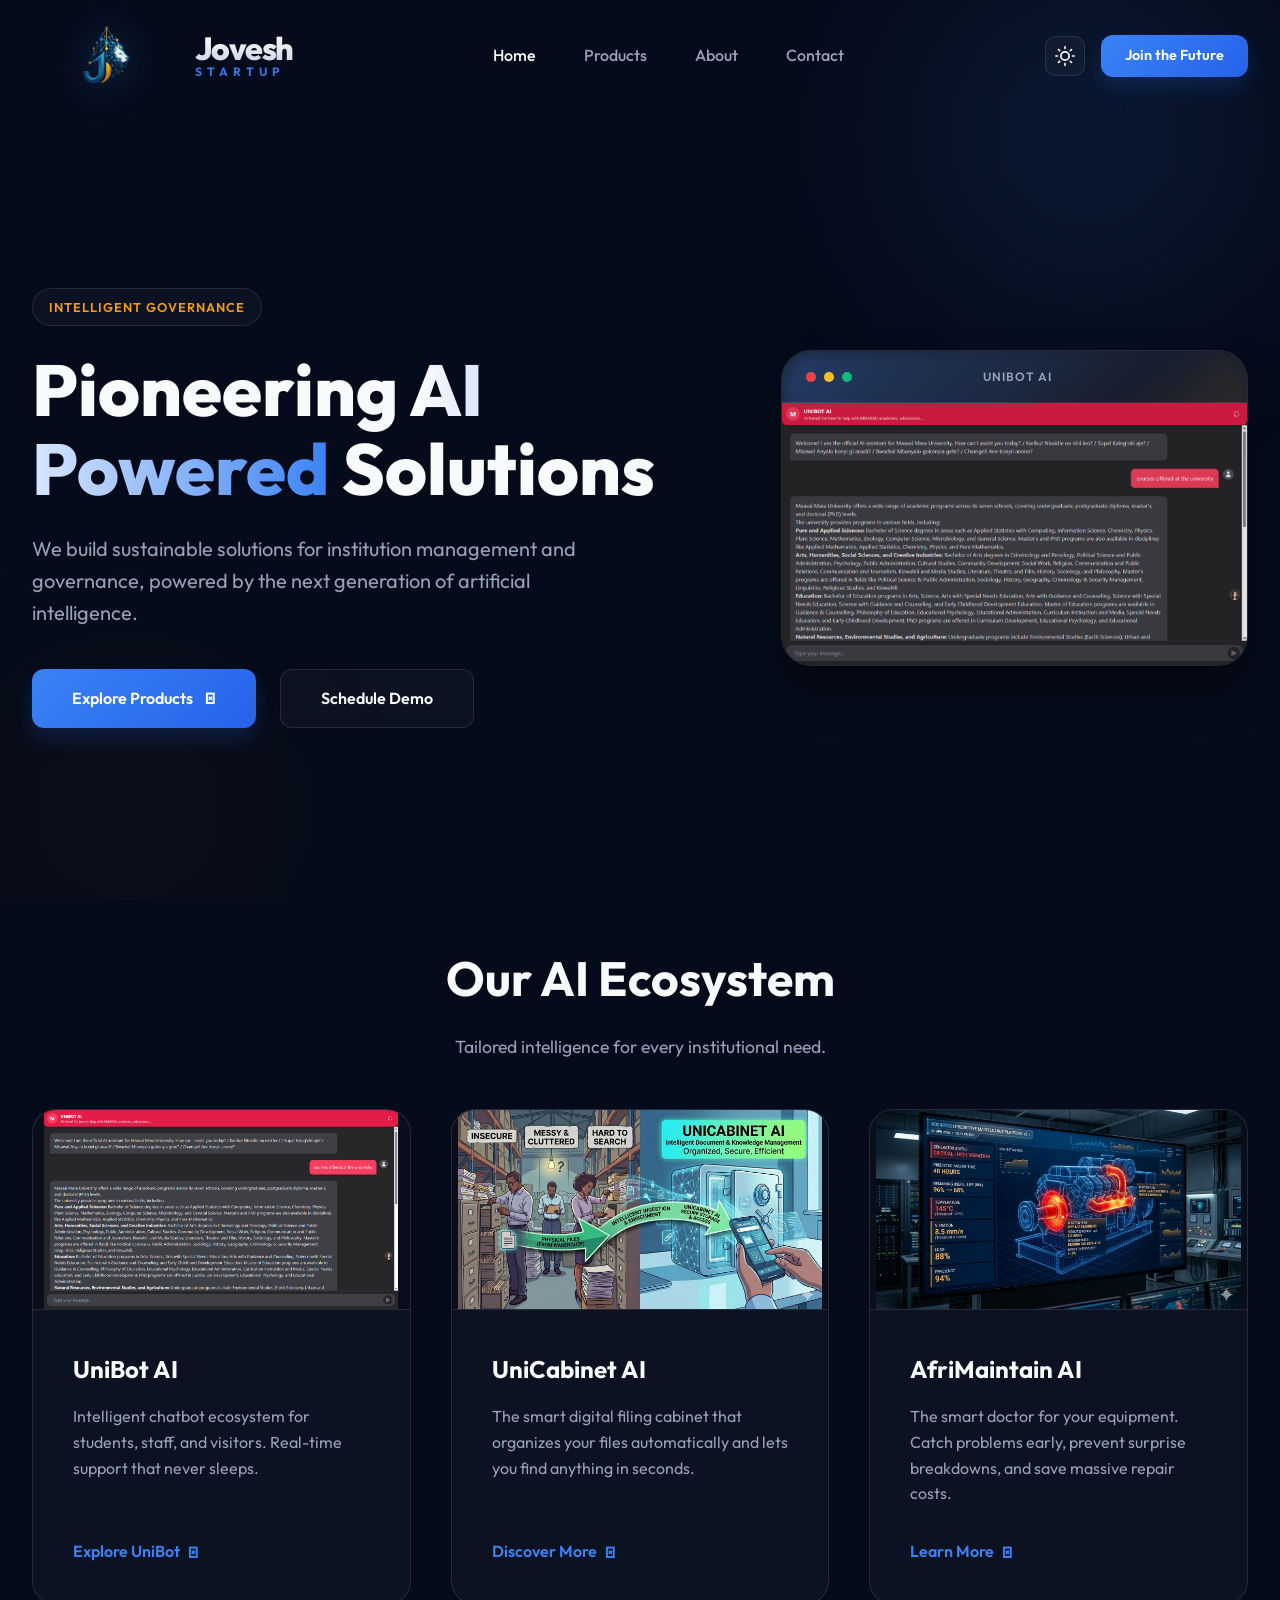
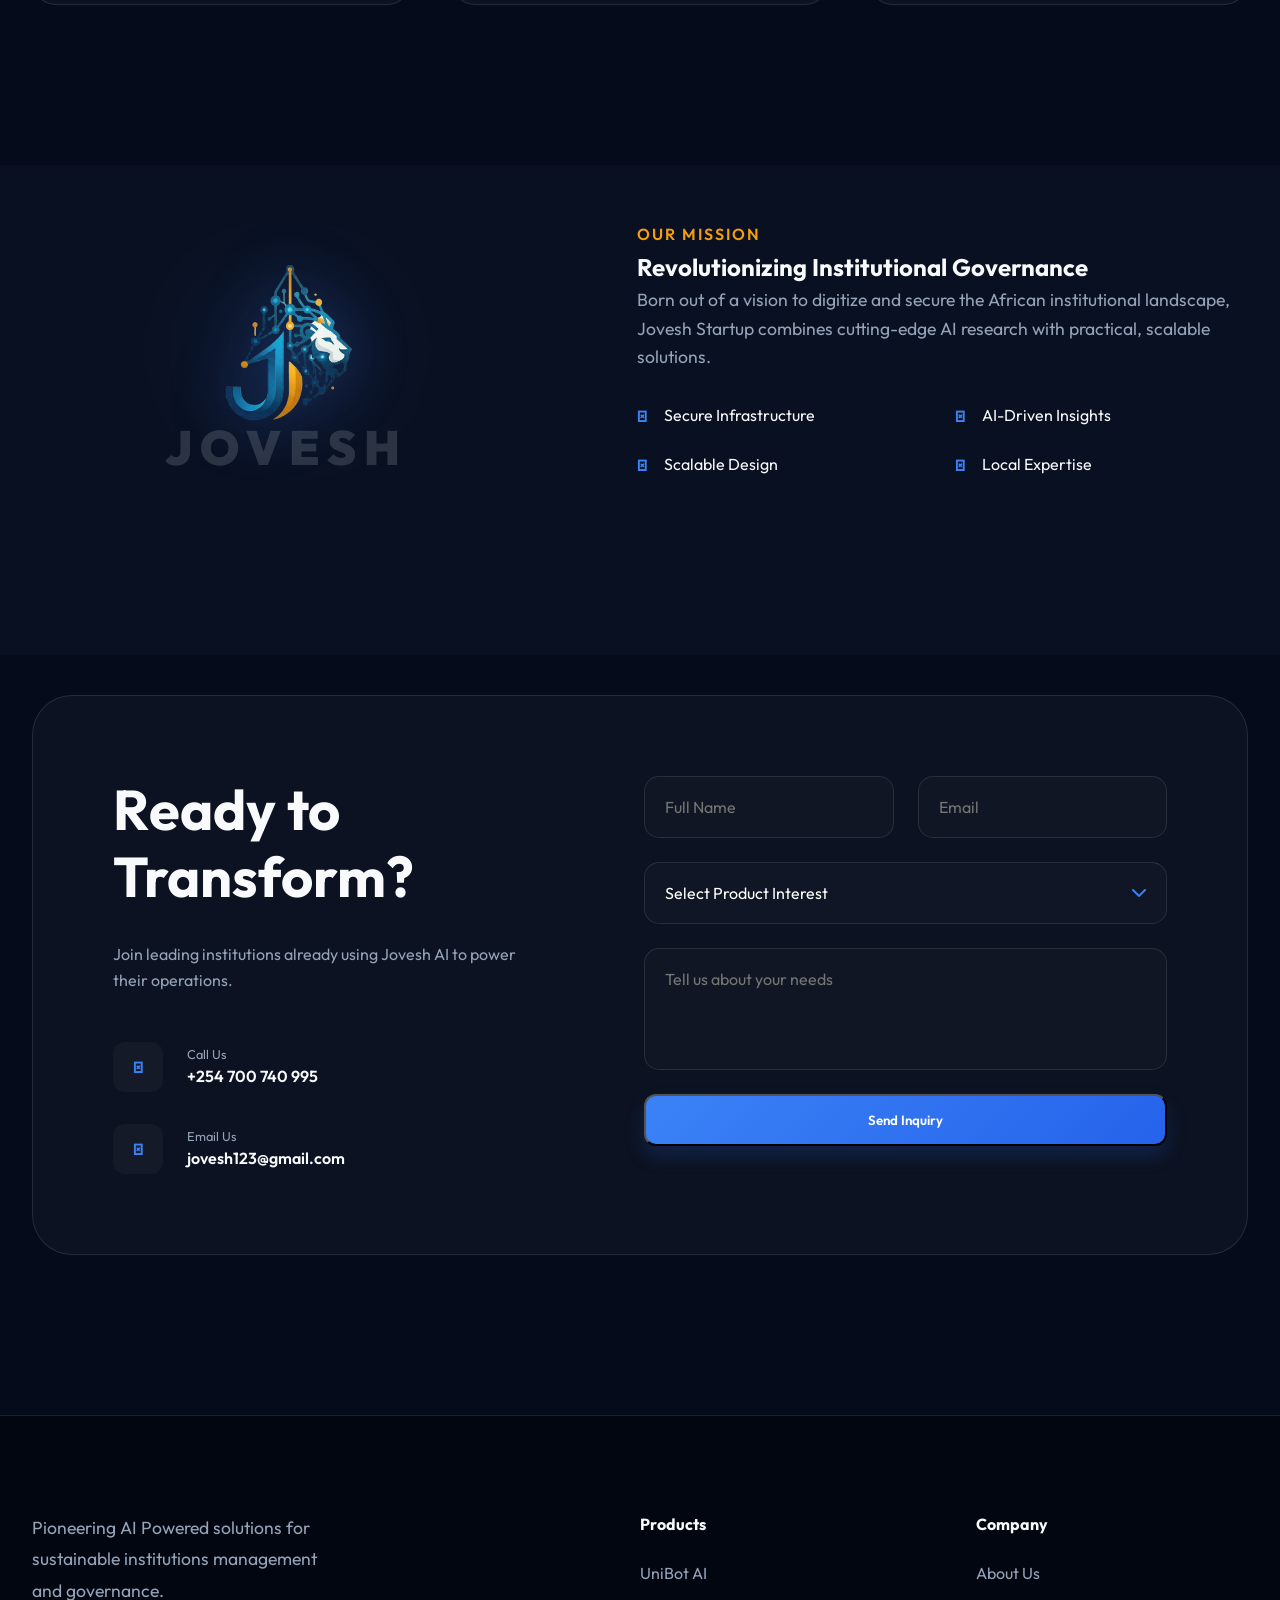
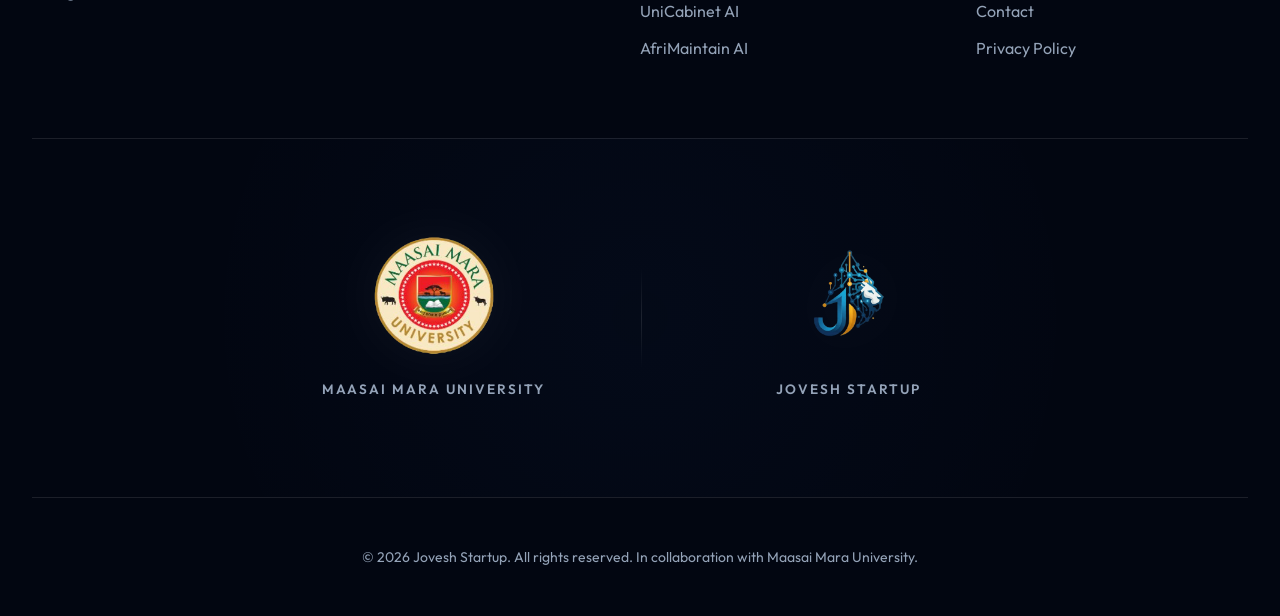
==== commit 03575b19: "feat: Dark mode" ====
--- a/index.html
+++ b/index.html
@@ -39,12 +39,15 @@
                     <li><a href="#about">About</a></li>
                     <li><a href="#contact">Contact</a></li>
                 </ul>
-                <div class="mobile-menu-toggle">
-                    <i class="fa-solid fa-bars"></i>
-                </div>
-                <div class="header-cta">
-                    <a href="#contact" class="btn btn-primary" style="padding: 0.6rem 1.5rem; font-size: 0.9rem;">Join
-                        the Future</a>
+                <div class="header-actions">
+                    <button class="theme-toggle" id="theme-toggle" aria-label="Toggle Theme">
+                        <svg class="sun-icon" xmlns="http://www.w3.org/2000/svg" width="20" height="20" viewBox="0 0 24 24" fill="none" stroke="currentColor" stroke-width="2" stroke-linecap="round" stroke-linejoin="round"><circle cx="12" cy="12" r="5"></circle><line x1="12" y1="1" x2="12" y2="3"></line><line x1="12" y1="21" x2="12" y2="23"></line><line x1="4.22" y1="4.22" x2="5.64" y2="5.64"></line><line x1="18.36" y1="18.36" x2="19.78" y2="19.78"></line><line x1="1" y1="12" x2="3" y2="12"></line><line x1="21" y1="12" x2="23" y2="12"></line><line x1="4.22" y1="19.78" x2="5.64" y2="18.36"></line><line x1="18.36" y1="5.64" x2="19.78" y2="4.22"></line></svg>
+                        <svg class="moon-icon" xmlns="http://www.w3.org/2000/svg" width="20" height="20" viewBox="0 0 24 24" fill="none" stroke="currentColor" stroke-width="2" stroke-linecap="round" stroke-linejoin="round" style="display: none;"><path d="M21 12.79A9 9 0 1 1 11.21 3 7 7 0 0 0 21 12.79z"></path></svg>
+                    </button>
+                    <div class="mobile-menu-toggle">
+                        <i class="fa-solid fa-bars"></i>
+                    </div>
+                    <a href="#contact" class="btn btn-primary header-cta" style="padding: 0.6rem 1.5rem; font-size: 0.9rem;">Join the Future</a>
                 </div>
             </nav>
         </div>
@@ -70,8 +73,7 @@
                     </div>
                     <div class="hero-visual">
                         <div class="hero-card" style="padding: 0; overflow: hidden;">
-                            <div
-                                style="display: flex; justify-content: space-between; align-items: center; padding: 1rem 1.5rem; background: rgba(255,255,255,0.05); border-bottom: 1px solid var(--glass-border);">
+                            <div class="hero-card-header">
                                 <div style="display: flex; gap: 0.5rem;">
                                     <div style="width: 10px; height: 10px; background: #ef4444; border-radius: 50%;">
                                     </div>
@@ -152,12 +154,11 @@
         <section id="about" class="section about-section">
             <div class="container">
                 <div class="about-grid">
-                    <div style="position: relative;">
-                        <img src="assets/jovesh logo.png" alt="About Jovesh"
-                            style="width: 100%; opacity: 0.5; filter: grayscale(0.2) brightness(2);" loading="lazy">
-                        <div
-                            style="position: absolute; top: 50%; left: 50%; transform: translate(-50%, -50%); text-align: center; width: 100%;">
-                            <h2 class="about-bg-text">JOVESH</h2>
+                    <div class="about-visual">
+                        <div class="about-logo-wrapper">
+                            <img src="assets/jovesh logo.png" alt="About Jovesh" class="about-logo-main" loading="lazy">
+                            <h3 class="about-logo-title">JOVESH</h3>
+                            <div class="logo-glow"></div>
                         </div>
                     </div>
                     <div>
--- a/styles.css
+++ b/styles.css
@@ -14,11 +14,70 @@
     --transition: all 0.4s cubic-bezier(0.4, 0, 0.2, 1);
 }
 
-* {
+.light-theme {
+    --primary: #ffffff;
+    --secondary: #f1f5f9;
+    --accent: #2563eb;
+    --gold: #d97706;
+    --text: #0f172a;
+    --text-muted: #475569;
+    --glass: rgba(255, 255, 255, 0.9);
+    --glass-border: rgba(15, 23, 42, 0.1);
+}
+
+.light-theme .about-section {
+    background: #ffffff !important;
+}
+
+.light-theme .about-bg-text {
+    opacity: 0.05 !important;
+}
+
+.light-theme .theme-toggle {
+    background: #ffffff;
+    border-color: #e2e8f0;
+    box-shadow: 0 4px 12px rgba(0,0,0,0.05);
+}
+
+.light-theme .brand-name {
+    background: linear-gradient(to bottom, #0f172a, #334155);
+    -webkit-background-clip: text;
+    -webkit-text-fill-color: transparent;
+}
+
+.light-theme .hero-content h1 span {
+    background: linear-gradient(to right, #2563eb, #1d4ed8);
+    -webkit-background-clip: text;
+    -webkit-text-fill-color: transparent;
+}
+
+.light-theme footer {
+    background: #f1f5f9;
+}
+
+.light-theme .about-section {
+    background: #f8fafc;
+}
+
+.light-theme .about-section img {
+    opacity: 0.1 !important;
+    filter: grayscale(1) !important;
+}
+
+.light-theme .glow-1 {
+    opacity: 0.3;
+}
+
+.light-theme .glow-2 {
+    opacity: 0.15;
+}
+
+*, *::before, *::after {
     margin: 0;
     padding: 0;
     box-sizing: border-box;
     font-family: 'Outfit', sans-serif;
+    transition: background-color 0.4s ease, color 0.4s ease, border-color 0.4s ease;
 }
 
 html {
@@ -94,7 +153,7 @@
 
 header.scrolled {
     padding: 0.6rem 0;
-    background: rgba(5, 11, 26, 0.9);
+    background: var(--primary);
     backdrop-filter: blur(20px);
     border-bottom: 1px solid var(--glass-border);
 }
@@ -226,6 +285,42 @@
     width: 100%;
 }
 
+.header-actions {
+    display: flex;
+    align-items: center;
+    gap: 1rem;
+}
+
+.theme-toggle {
+    background: var(--glass);
+    border: 1px solid var(--glass-border);
+    color: var(--text) !important;
+    width: 40px;
+    height: 40px;
+    border-radius: 10px;
+    display: flex;
+    align-items: center;
+    justify-content: center;
+    cursor: pointer;
+    transition: var(--transition);
+    font-size: 1.1rem;
+    position: relative;
+    z-index: 1001;
+}
+
+.theme-toggle i {
+    color: inherit;
+    display: block;
+    font-family: "Font Awesome 6 Free" !important;
+    font-weight: 900 !important;
+}
+
+.theme-toggle:hover {
+    background: var(--glass-border);
+    transform: translateY(-2px);
+    color: var(--accent);
+}
+
 .mobile-menu-toggle {
     display: block;
     font-size: 1.5rem;
@@ -240,7 +335,7 @@
 
 @media (min-width: 1024px) {
     .mobile-menu-toggle { display: none; }
-    .header-cta { display: block; }
+    .header-cta { display: inline-flex; }
 }
 
 /* Hero Section */
@@ -442,6 +537,79 @@
     }
 }
 
+.hero-card-header {
+    display: flex;
+    justify-content: space-between;
+    align-items: center;
+    padding: 1rem 1.5rem;
+    background: rgba(255, 255, 255, 0.05);
+    border-bottom: 1px solid var(--glass-border);
+}
+
+.light-theme .hero-card-header {
+    background: rgba(15, 23, 42, 0.05);
+}
+
+.about-visual {
+    display: flex;
+    justify-content: center;
+    align-items: center;
+    padding: 2rem;
+}
+
+.about-logo-wrapper {
+    position: relative;
+    width: 100%;
+    max-width: 400px;
+}
+
+.about-logo-main {
+    width: 100%;
+    height: auto;
+    filter: drop-shadow(0 0 30px rgba(59, 130, 246, 0.3));
+    transition: var(--transition);
+    position: relative;
+    z-index: 2;
+}
+
+.about-logo-title {
+    position: absolute;
+    bottom: -10%;
+    left: 50%;
+    transform: translateX(-50%);
+    font-size: 3rem;
+    font-weight: 900;
+    letter-spacing: 8px;
+    color: var(--text);
+    opacity: 0.15;
+    z-index: 1;
+    pointer-events: none;
+}
+
+.light-theme .about-logo-title {
+    opacity: 0.08;
+}
+
+.logo-glow {
+    position: absolute;
+    top: 50%;
+    left: 50%;
+    transform: translate(-50%, -50%);
+    width: 80%;
+    height: 80%;
+    background: radial-gradient(circle, rgba(59, 130, 246, 0.2) 0%, transparent 70%);
+    z-index: -1;
+    filter: blur(40px);
+}
+
+.light-theme .about-logo-main {
+    filter: drop-shadow(0 0 30px rgba(0, 0, 0, 0.05));
+}
+
+.light-theme .logo-glow {
+    background: radial-gradient(circle, rgba(0, 0, 0, 0.03) 0%, transparent 70%);
+}
+
 /* Products Section */
 .section {
     padding: 2.5rem 0 10rem;
@@ -586,23 +754,6 @@
         grid-template-columns: 1fr 1.2fr;
         gap: 6rem;
     }
-}
-
-.about-bg-text {
-    font-size: 3.5rem;
-    font-weight: 900;
-    color: var(--accent);
-    opacity: 0.25;
-}
-
-.about-heading {
-    font-size: 2rem;
-    margin: 1rem 0 2rem;
-}
-
-@media (min-width: 768px) {
-    .about-bg-text { font-size: 5rem; }
-    .about-heading { font-size: 3rem; }
 }
 
 /* Contact Section */
@@ -724,6 +875,16 @@
     margin-bottom: 1.5rem;
 }
 
+.footer-links {
+    text-align: center;
+}
+
+@media (min-width: 768px) {
+    .footer-links {
+        text-align: left;
+    }
+}
+
 .footer-links h4 {
     margin-bottom: 1.5rem;
     color: var(--text);
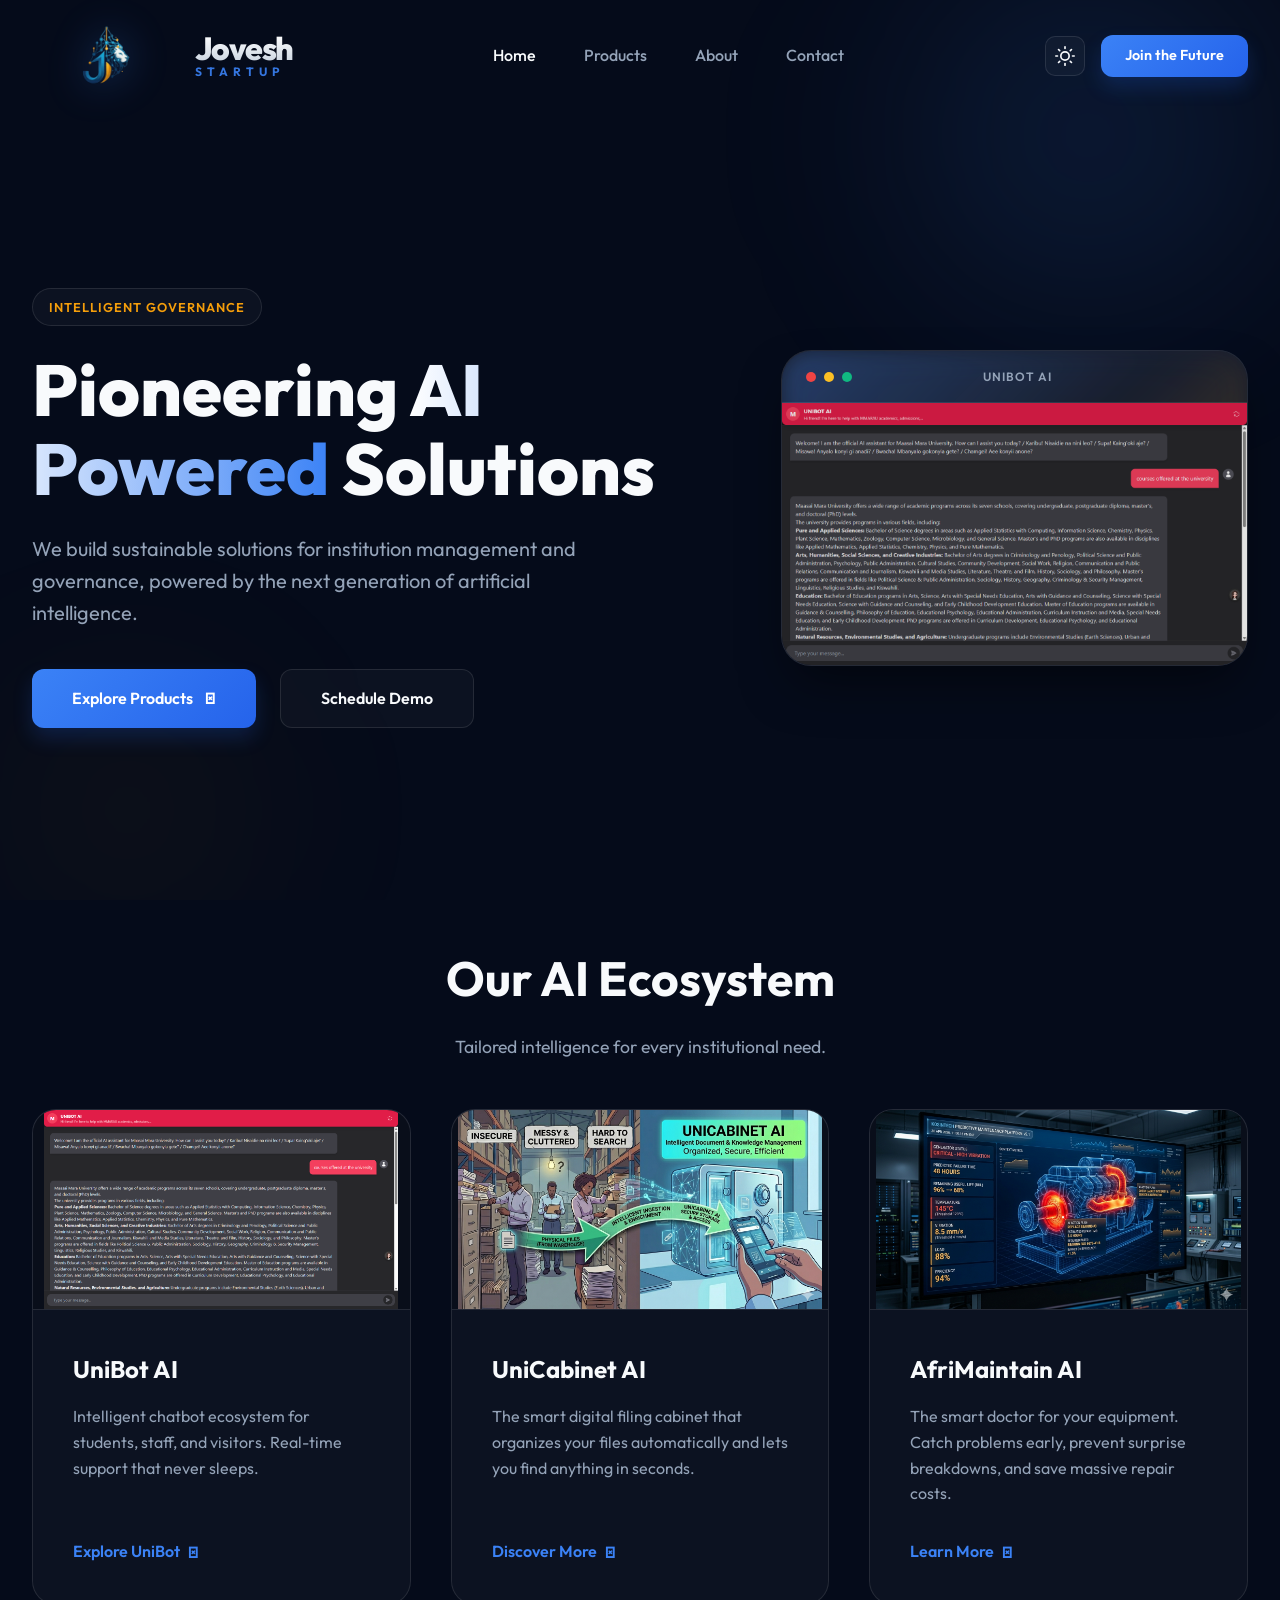
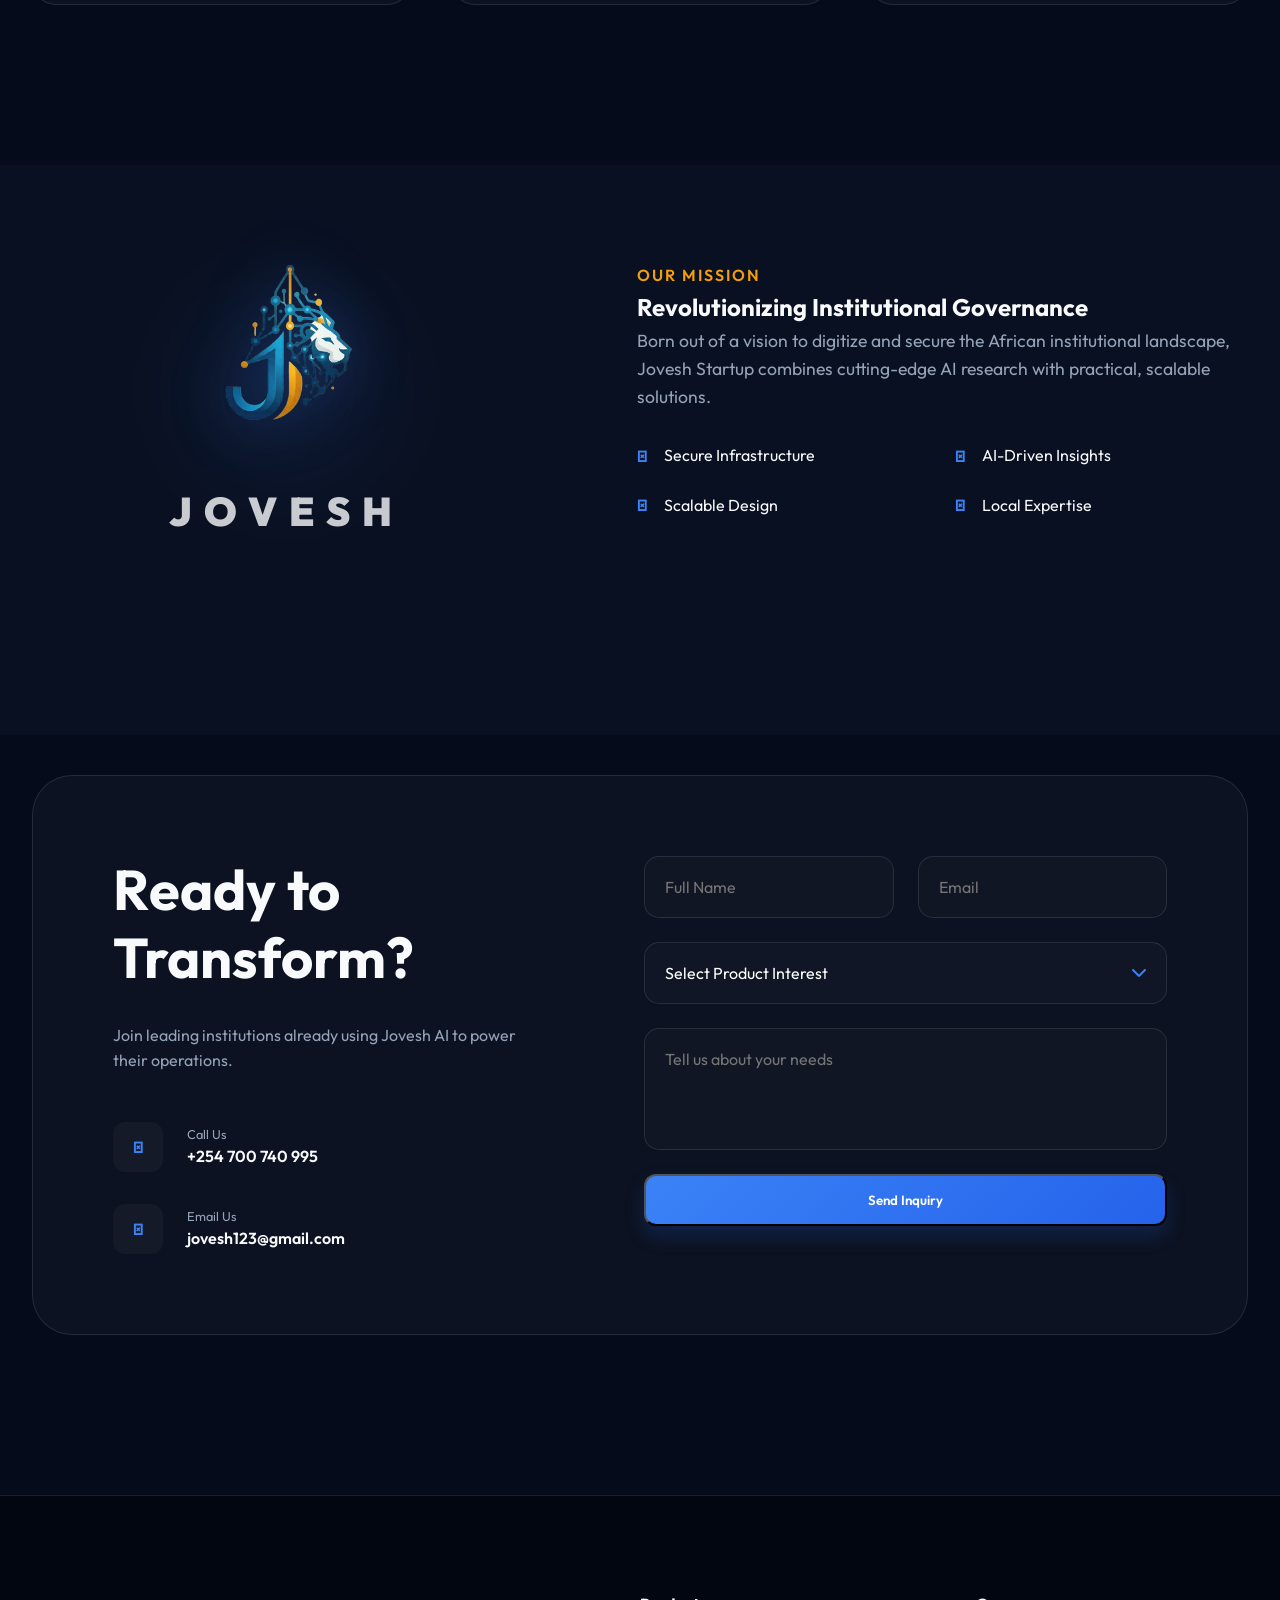
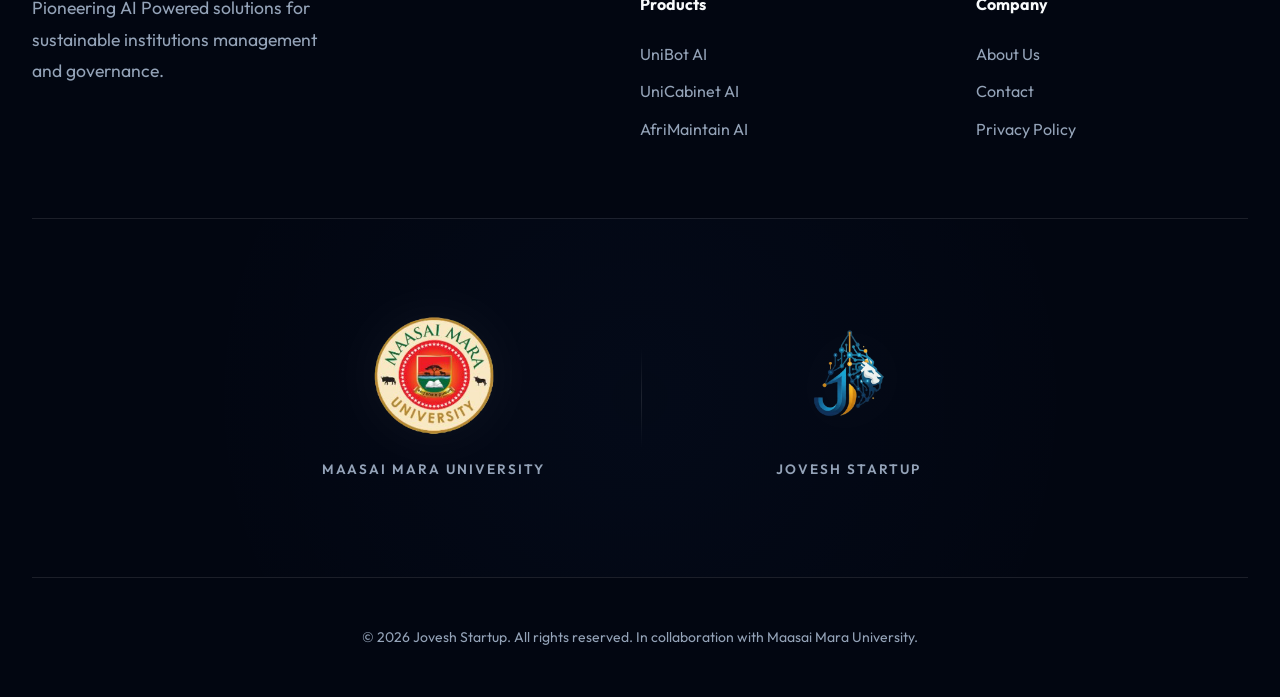
==== commit cc774335: "fix: Clean separation, matched brand color, refined typography" ====
--- a/index.html
+++ b/index.html
@@ -155,7 +155,7 @@
             <div class="container">
                 <div class="about-grid">
                     <div class="about-visual">
-                        <div class="about-logo-wrapper">
+                        <div class="about-logo-wrapper" style="display: flex; flex-direction: column; align-items: center;">
                             <img src="assets/jovesh logo.png" alt="About Jovesh" class="about-logo-main" loading="lazy">
                             <h3 class="about-logo-title">JOVESH</h3>
                             <div class="logo-glow"></div>
--- a/styles.css
+++ b/styles.css
@@ -56,12 +56,12 @@
 }
 
 .light-theme .about-section {
-    background: #f8fafc;
-}
-
-.light-theme .about-section img {
-    opacity: 0.1 !important;
-    filter: grayscale(1) !important;
+    background: #ffffff !important;
+}
+
+.light-theme .about-section .about-logo-main {
+    opacity: 1 !important;
+    filter: drop-shadow(0 0 30px rgba(59, 130, 246, 0.3)) !important;
 }
 
 .light-theme .glow-1 {
@@ -573,21 +573,19 @@
 }
 
 .about-logo-title {
-    position: absolute;
-    bottom: -10%;
-    left: 50%;
-    transform: translateX(-50%);
-    font-size: 3rem;
+    margin-top: 1.5rem;
+    font-size: 2.5rem;
     font-weight: 900;
-    letter-spacing: 8px;
+    letter-spacing: 12px;
     color: var(--text);
-    opacity: 0.15;
-    z-index: 1;
-    pointer-events: none;
+    opacity: 0.8;
+    text-transform: uppercase;
+    text-align: center;
 }
 
 .light-theme .about-logo-title {
-    opacity: 0.08;
+    color: #0f172a;
+    opacity: 1;
 }
 
 .logo-glow {
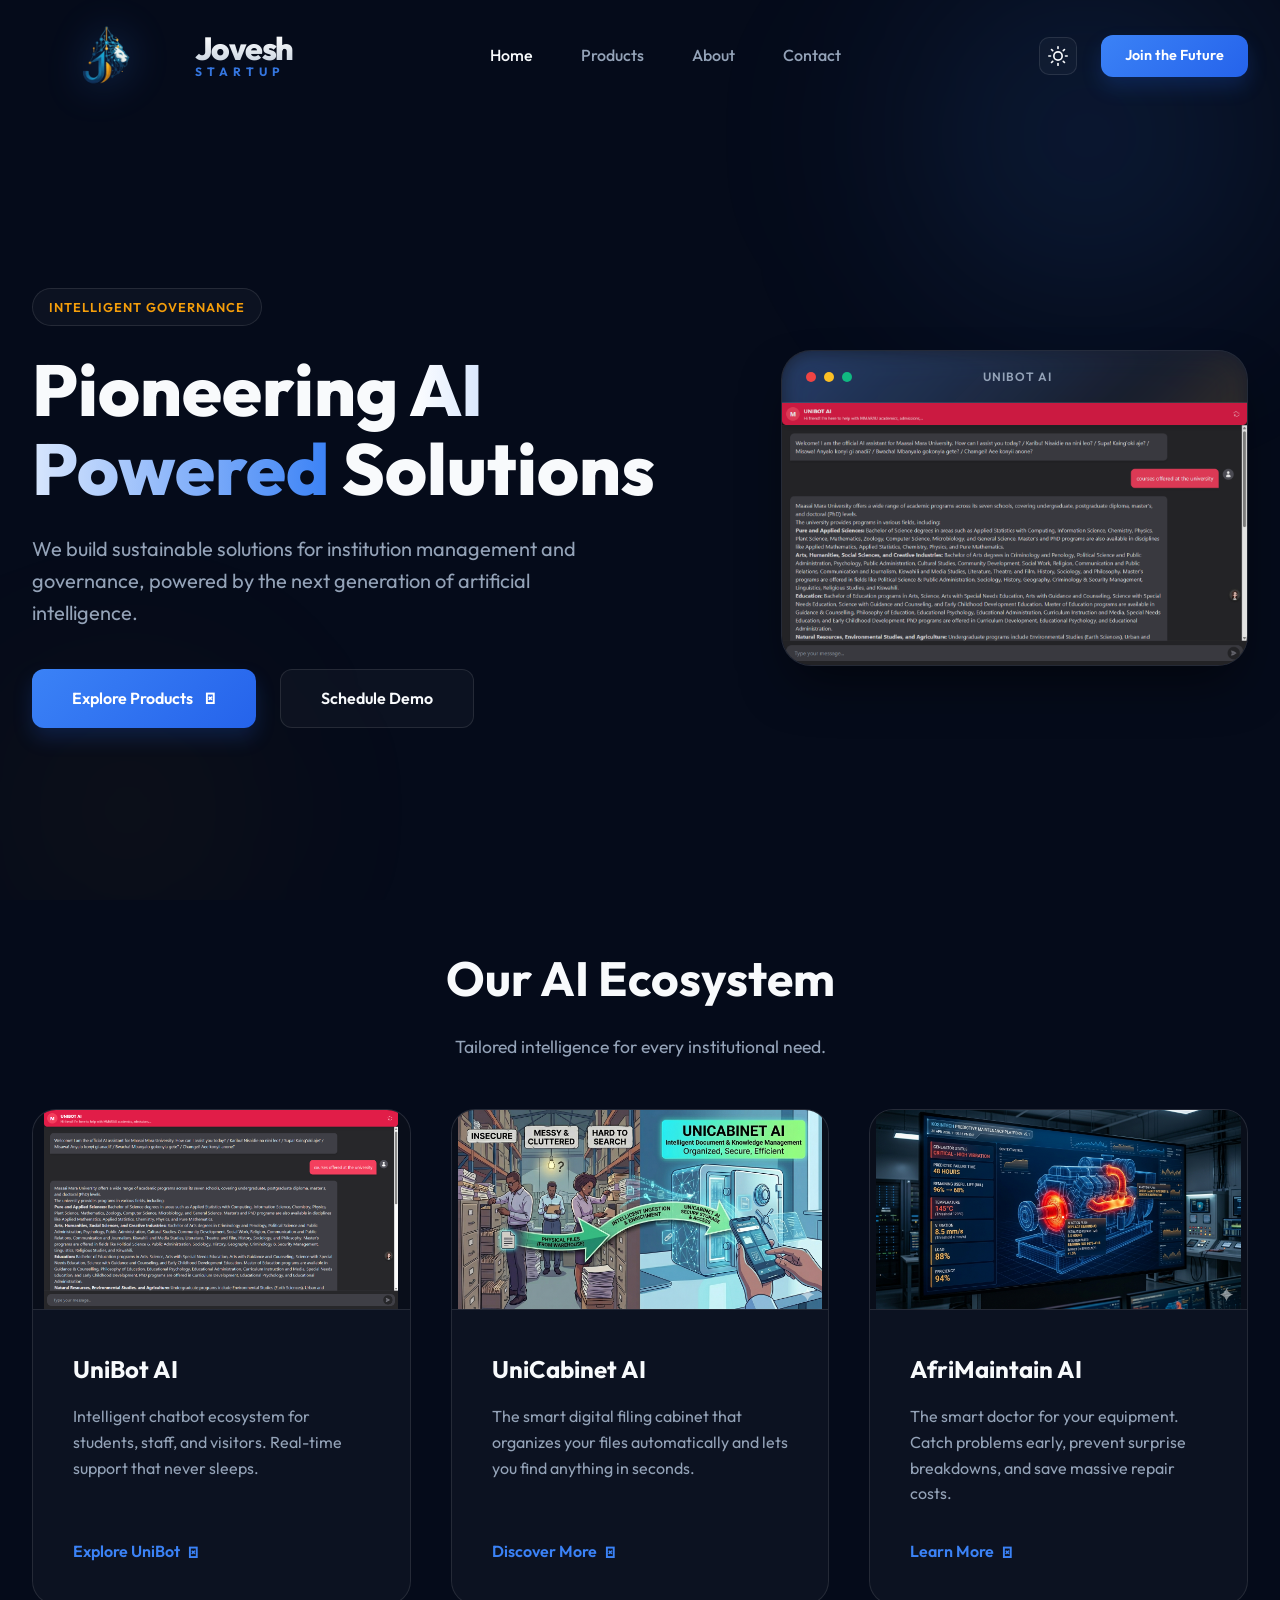
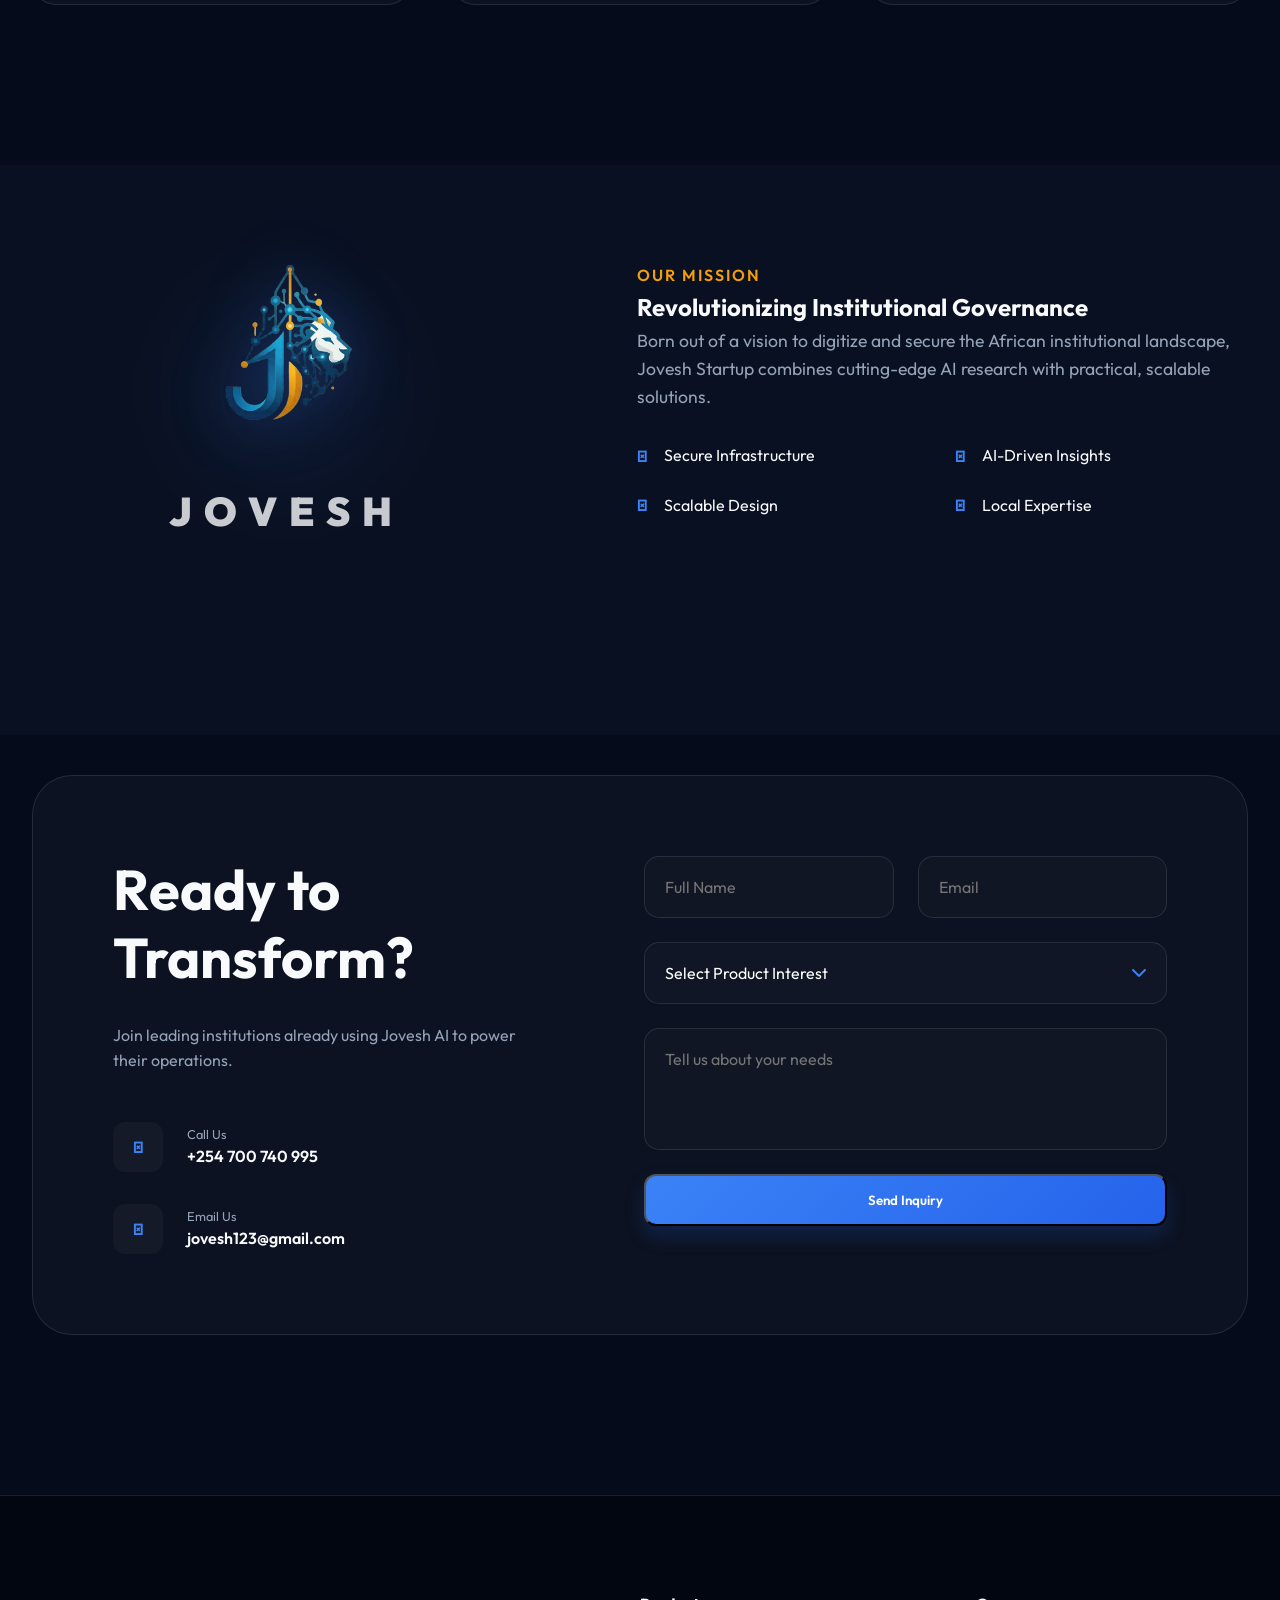
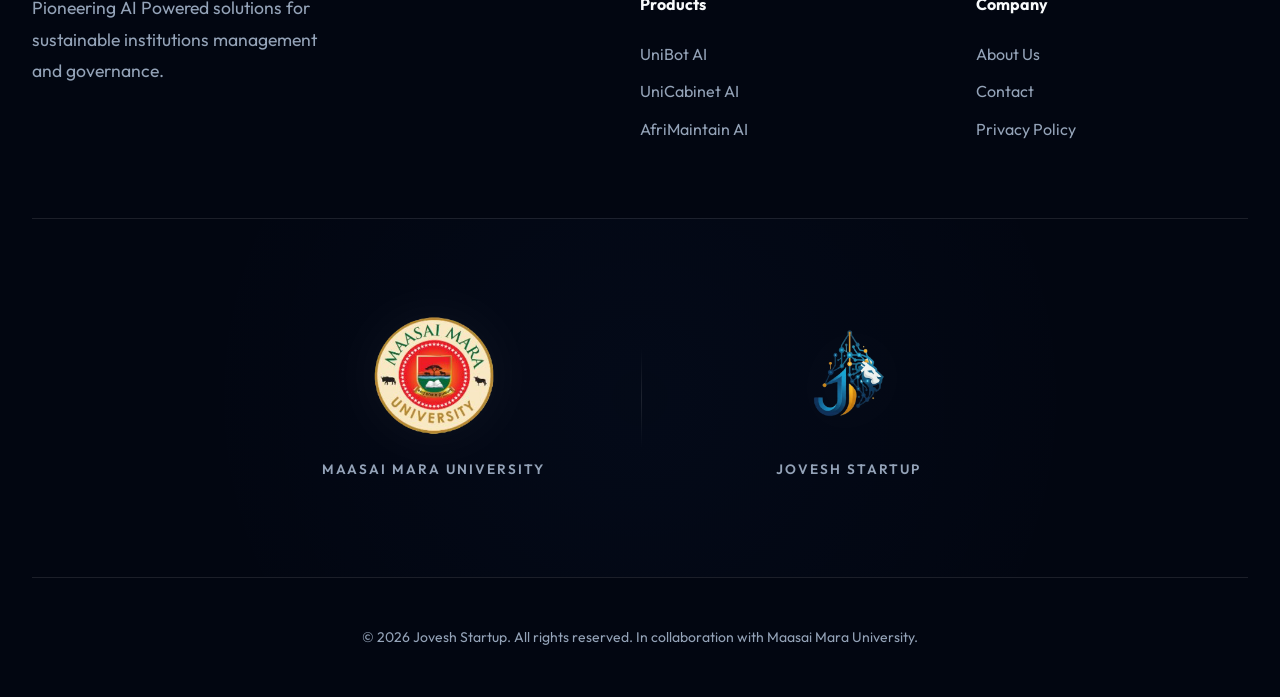
==== commit 03e170dc: "feat: Mobile CTA hidden, SVG Hamburger menu, balanced spacing and updated page logic." ====
--- a/index.html
+++ b/index.html
@@ -45,7 +45,8 @@
                         <svg class="moon-icon" xmlns="http://www.w3.org/2000/svg" width="20" height="20" viewBox="0 0 24 24" fill="none" stroke="currentColor" stroke-width="2" stroke-linecap="round" stroke-linejoin="round" style="display: none;"><path d="M21 12.79A9 9 0 1 1 11.21 3 7 7 0 0 0 21 12.79z"></path></svg>
                     </button>
                     <div class="mobile-menu-toggle">
-                        <i class="fa-solid fa-bars"></i>
+                        <svg class="menu-icon" xmlns="http://www.w3.org/2000/svg" width="24" height="24" viewBox="0 0 24 24" fill="none" stroke="currentColor" stroke-width="2" stroke-linecap="round" stroke-linejoin="round"><line x1="3" y1="12" x2="21" y2="12"></line><line x1="3" y1="6" x2="21" y2="6"></line><line x1="3" y1="18" x2="21" y2="18"></line></svg>
+                        <svg class="close-icon" xmlns="http://www.w3.org/2000/svg" width="24" height="24" viewBox="0 0 24 24" fill="none" stroke="currentColor" stroke-width="2" stroke-linecap="round" stroke-linejoin="round" style="display: none;"><line x1="18" y1="6" x2="6" y2="18"></line><line x1="6" y1="6" x2="18" y2="18"></line></svg>
                     </div>
                     <a href="#contact" class="btn btn-primary header-cta" style="padding: 0.6rem 1.5rem; font-size: 0.9rem;">Join the Future</a>
                 </div>
--- a/styles.css
+++ b/styles.css
@@ -288,15 +288,15 @@
 .header-actions {
     display: flex;
     align-items: center;
-    gap: 1rem;
+    gap: 0.75rem;
 }
 
 .theme-toggle {
     background: var(--glass);
     border: 1px solid var(--glass-border);
     color: var(--text) !important;
-    width: 40px;
-    height: 40px;
+    width: 38px;
+    height: 38px;
     border-radius: 10px;
     display: flex;
     align-items: center;
@@ -308,34 +308,31 @@
     z-index: 1001;
 }
 
-.theme-toggle i {
+.theme-toggle svg {
     color: inherit;
     display: block;
-    font-family: "Font Awesome 6 Free" !important;
-    font-weight: 900 !important;
-}
-
-.theme-toggle:hover {
-    background: var(--glass-border);
-    transform: translateY(-2px);
-    color: var(--accent);
 }
 
 .mobile-menu-toggle {
-    display: block;
-    font-size: 1.5rem;
+    display: flex;
+    align-items: center;
+    justify-content: center;
+    width: 38px;
+    height: 38px;
     cursor: pointer;
     color: var(--text);
     transition: var(--transition);
+    z-index: 1001;
 }
 
 .header-cta {
-    display: none;
-}
-
-@media (min-width: 1024px) {
+    display: none !important;
+}
+
+@media (min-width: 1024px) {
+    .header-actions { gap: 1.5rem; }
     .mobile-menu-toggle { display: none; }
-    .header-cta { display: inline-flex; }
+    .header-cta { display: inline-flex !important; }
 }
 
 /* Hero Section */
